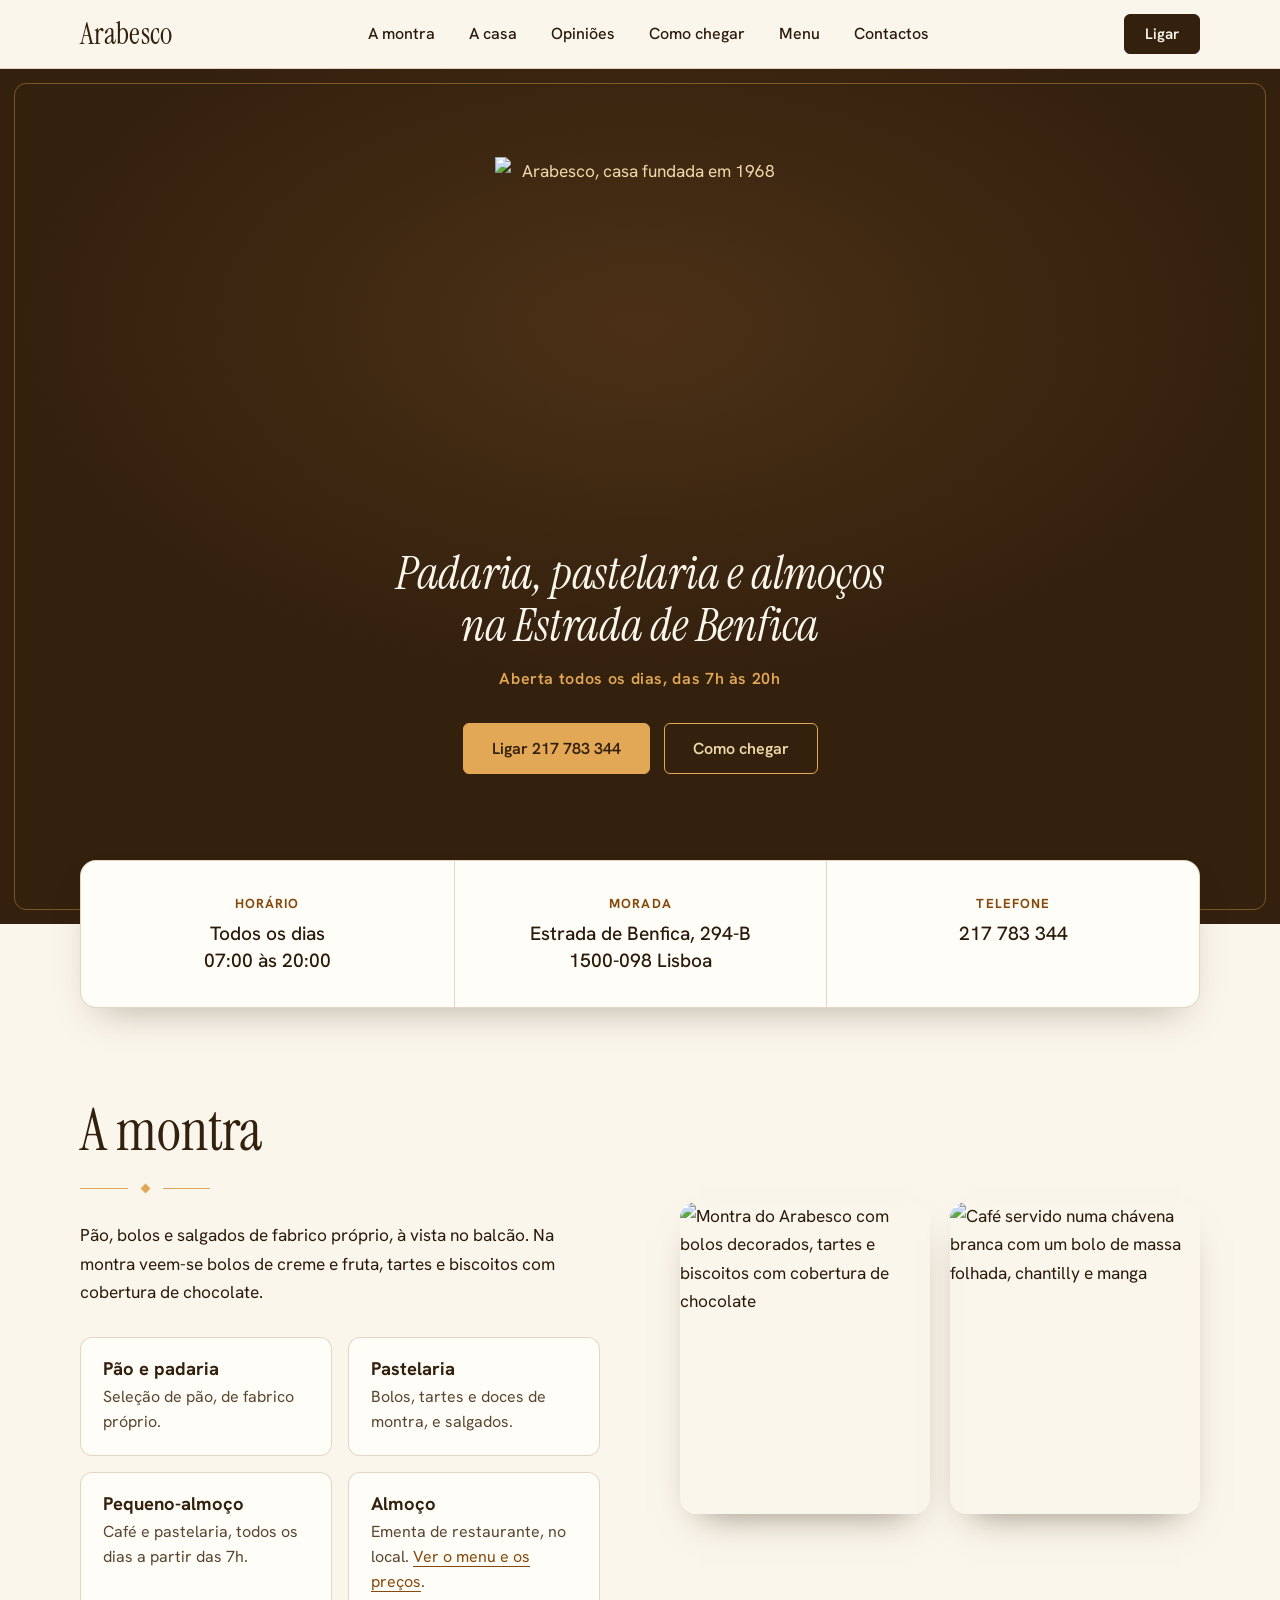
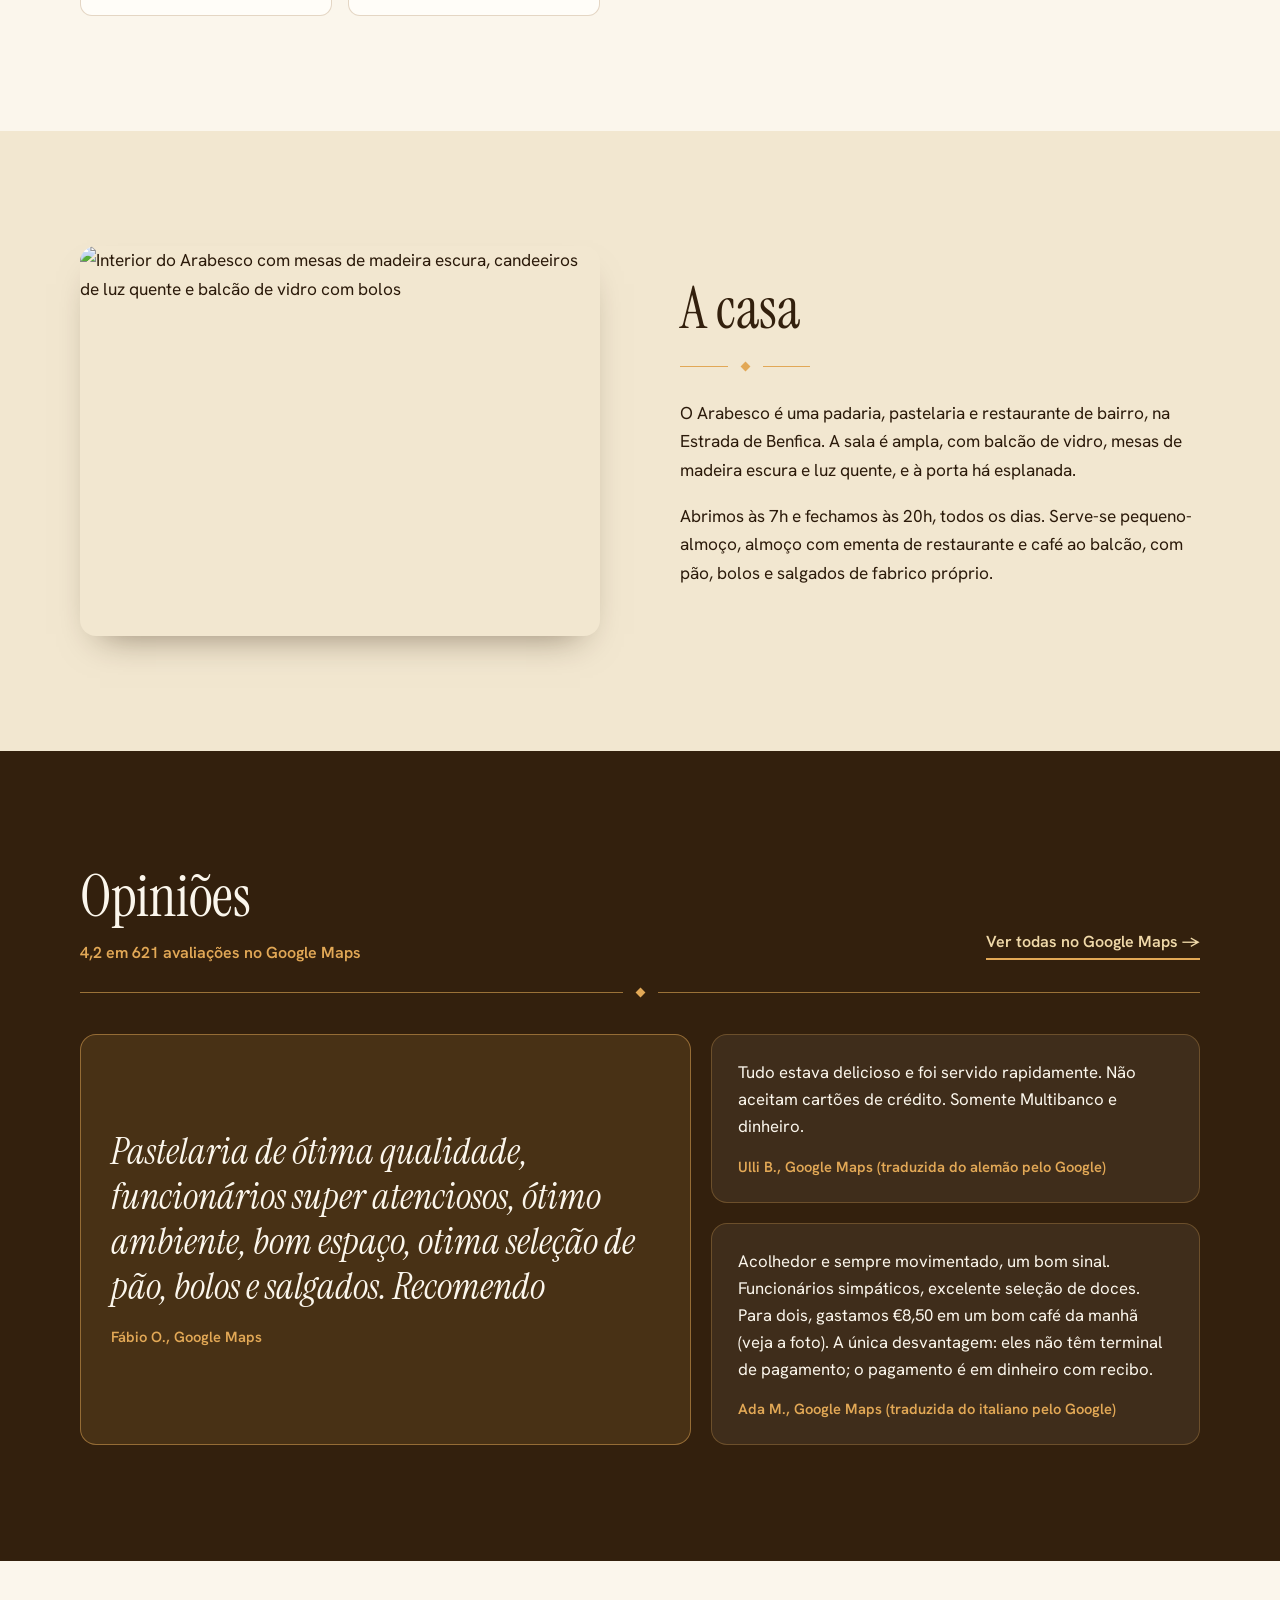
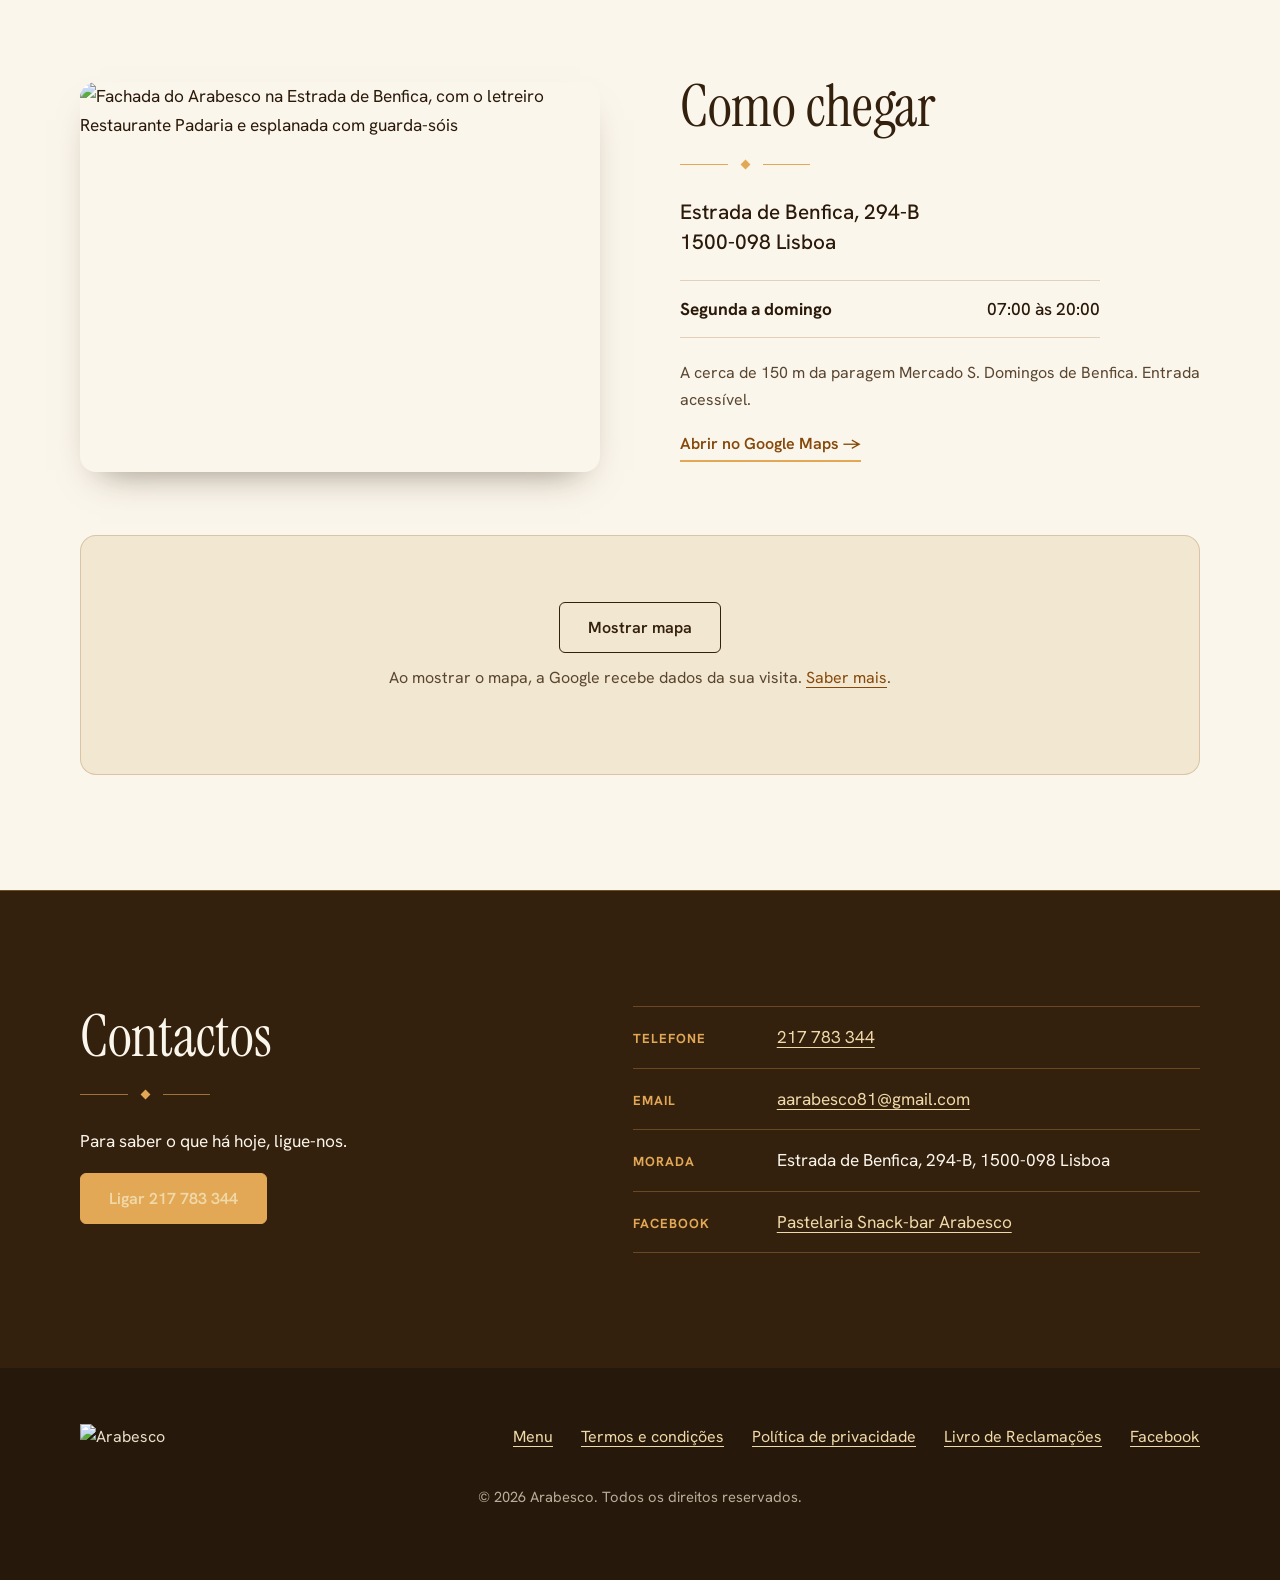
==== index.html @ 0a5697a4 "Add files via upload" ====
<!DOCTYPE html>
<html lang="pt-PT">
<head>
  <meta charset="utf-8">
  <meta name="viewport" content="width=device-width, initial-scale=1">

  <!-- ============================================================
       COMO EDITAR ESTE FICHEIRO
       - Cada secção tem um comentário "EDITAR" a dizer o que se pode mudar.
       - Textos, horário, morada e contactos estão em texto simples, dentro das etiquetas.
       - O que ainda falta confirmar está em PENDENTES.md (na raiz da pasta).
       ============================================================ -->

  <title>Arabesco | Padaria, pastelaria e restaurante em São Domingos de Benfica, Lisboa</title>
  <meta name="description" content="Arabesco, padaria, pastelaria e restaurante na Estrada de Benfica, em Lisboa. Pão, bolos e salgados de fabrico próprio, pequeno-almoço e almoço. Aberto todos os dias, das&nbsp;7h às&nbsp;20h.">
  <meta name="theme-color" content="#33200D">

  <meta property="og:type" content="website">
  <meta property="og:title" content="Arabesco | Padaria, pastelaria e restaurante em São Domingos de Benfica, Lisboa">
  <meta property="og:description" content="Pão, bolos e salgados de fabrico próprio na Estrada de Benfica. Aberto todos os dias, das&nbsp;7h às&nbsp;20h.">
  <meta property="og:locale" content="pt_PT">

  <link rel="icon" href="assets/logo-fundo-claro.svg" type="image/svg+xml">

  <!-- Tipografia (Google Fonts), Instrument Serif (títulos) e Hanken Grotesk (texto).
       Se mudares aqui, muda também --f-titulos e --f-texto no style.css. -->
  <link rel="preconnect" href="https://fonts.googleapis.com">
  <link rel="preconnect" href="https://fonts.gstatic.com" crossorigin>
  <link rel="stylesheet" href="https://fonts.googleapis.com/css2?family=Hanken+Grotesk:wght@400;500;600;700&family=Instrument+Serif:ital@0;1&display=swap">

  <link rel="stylesheet" href="style.css">

  <!-- Dados estruturados (Schema.org). EDITAR: acrescentar "image" e "url" quando o site estiver publicado,
       e "foundingDate" se o cliente confirmar o ano de fundação. -->
  <script type="application/ld+json">
  {
    "@context": "https://schema.org",
    "@type": ["Bakery", "Restaurant"],
    "name": "Arabesco",
    "description": "Padaria, pastelaria e restaurante em São Domingos de Benfica, Lisboa",
    "telephone": "+351217783344",
    "email": "aarabesco81@gmail.com",
    "address": {
      "@type": "PostalAddress",
      "streetAddress": "Estrada de Benfica, 294-B",
      "postalCode": "1500-098",
      "addressLocality": "Lisboa",
      "addressCountry": "PT"
    },
    "geo": { "@type": "GeoCoordinates", "latitude": 38.7444523, "longitude": -9.1786337 },
    "openingHoursSpecification": [
      {
        "@type": "OpeningHoursSpecification",
        "dayOfWeek": ["Monday", "Tuesday", "Wednesday", "Thursday", "Friday", "Saturday", "Sunday"],
        "opens": "07:00",
        "closes": "20:00"
      }
    ],
    "hasMap": "https://www.google.com/maps/place/?q=place_id:ChIJz1XhhiUzGQ0R6vqVoAN8mZs",
    "sameAs": ["https://www.facebook.com/pastelariasnackbararabesco.arabesco"]
  }
  </script>
</head>

<body id="topo">
  <a class="saltar" href="#conteudo">Saltar para o conteúdo</a>

  <!-- ===================== CABEÇALHO ===================== -->
  <header class="cabecalho">
    <div class="container cabecalho__linha">
      <a class="cabecalho__nome" href="#topo" aria-label="Arabesco, início">Arabesco</a>
      <nav class="menu" aria-label="Principal">
        <a href="#montra">A montra</a>
        <a href="#casa">A casa</a>
        <a href="#opinioes">Opiniões</a>
        <a href="#chegar">Como chegar</a>
        <a href="menu.html">Menu</a>
        <a href="#contactos">Contactos</a>
      </nav>
      <a class="btn btn--pequeno" href="tel:+351217783344">Ligar</a>
    </div>
  </header>

  <main id="conteudo">

    <!-- ===================== 1. HERO =====================
         O logótipo é o protagonista. A variante para fundo escuro está em assets/logo-fundo-escuro.svg. -->
    <section class="hero" aria-labelledby="hero-titulo">
      <div class="container">
        <img class="hero__logo" src="assets/logo-fundo-escuro.svg" alt="Arabesco, casa fundada em 1968" width="1190" height="1483">
        <h1 id="hero-titulo">Padaria, pastelaria e almoços na Estrada de Benfica</h1>
        <p class="hero__sub">Aberta todos os dias, das&nbsp;7h às&nbsp;20h</p>
        <div class="hero__acoes">
          <a class="btn btn--ouro" href="tel:+351217783344">Ligar 217 783 344</a>
          <a class="btn btn--contorno-claro" href="#chegar">Como chegar</a>
        </div>
      </div>
    </section>

    <!-- ===================== 2. FAIXA: HORÁRIO, MORADA, TELEFONE =====================
         É o que o visitante procura primeiro. EDITAR: horário, morada e telefone. -->
    <section class="faixa" aria-label="Horário, morada e telefone">
      <div class="container faixa__grelha">
        <div class="faixa__item">
          <p class="rotulo">Horário</p>
          <p class="faixa__valor">Todos os dias<br>07:00 às 20:00</p>
        </div>
        <div class="faixa__item">
          <p class="rotulo">Morada</p>
          <p class="faixa__valor">Estrada de Benfica, 294-B<br>1500-098 Lisboa</p>
        </div>
        <div class="faixa__item">
          <p class="rotulo">Telefone</p>
          <p class="faixa__valor"><a href="tel:+351217783344">217 783 344</a></p>
        </div>
      </div>
    </section>

    <!-- ===================== 3. A MONTRA ===================== -->
    <section class="secao" id="montra" aria-labelledby="montra-titulo">
      <div class="container duas-colunas">
        <div class="texto">
          <h2 id="montra-titulo" class="reveal">A montra</h2>
          <div class="orn orn--curto" aria-hidden="true"><span></span></div>
          <p>Pão, bolos e salgados de fabrico próprio, à vista no balcão. Na montra veem-se bolos de creme e fruta, tartes e biscoitos com cobertura de chocolate.</p>

          <!-- EDITAR: um bloco por tipo de produto. Quando houver preços confirmados pelo cliente,
               acrescentar uma linha <p class="item__preco"> dentro do bloco. -->
          <div class="itens">
            <div class="item">
              <h3>Pão e padaria</h3>
              <p>Seleção de pão, de fabrico próprio.</p>
            </div>
            <div class="item">
              <h3>Pastelaria</h3>
              <p>Bolos, tartes e doces de montra, e salgados.</p>
            </div>
            <div class="item">
              <h3>Pequeno-almoço</h3>
              <p>Café e pastelaria, todos os dias a partir das&nbsp;7h.</p>
            </div>
            <div class="item">
              <h3>Almoço</h3>
              <p>Ementa de restaurante, no local. <a href="menu.html">Ver o menu e os preços</a>.</p>
            </div>
          </div>
        </div>

        <div class="fotos-par">
          <figure class="foto foto--grande">
            <img src="assets/vitrina.jpg" alt="Montra do Arabesco com bolos decorados, tartes e biscoitos com cobertura de chocolate" width="510" height="510">
          </figure>
          <figure class="foto foto--alta">
            <img src="assets/cafe-bolo.jpg" alt="Café servido numa chávena branca com um bolo de massa folhada, chantilly e manga" width="287" height="510">
          </figure>
        </div>
      </div>
    </section>

    <!-- ===================== 4. A CASA ===================== -->
    <section class="secao secao--tom" id="casa" aria-labelledby="casa-titulo">
      <div class="container duas-colunas duas-colunas--inversa">
        <figure class="foto foto--ampla">
          <img src="assets/interior.jpg" alt="Interior do Arabesco com mesas de madeira escura, candeeiros de luz quente e balcão de vidro com bolos" width="680" height="510">
        </figure>
        <div class="texto">
          <h2 id="casa-titulo" class="reveal">A casa</h2>
          <div class="orn orn--curto" aria-hidden="true"><span></span></div>
          <p>O Arabesco é uma padaria, pastelaria e restaurante de bairro, na Estrada de Benfica. A sala é ampla, com balcão de vidro, mesas de madeira escura e luz quente, e à porta há esplanada.</p>
          <p>Abrimos às&nbsp;7h e fechamos às&nbsp;20h, todos os dias. Serve-se pequeno-almoço, almoço com ementa de restaurante e café ao balcão, com pão, bolos e salgados de fabrico próprio.</p>
          <!-- EDITAR: quando o cliente confirmar o ano de fundação (1968, como diz o logótipo) e quem gere a casa,
               acrescentar aqui uma frase com esse facto. -->
        </div>
      </div>
    </section>

    <!-- ===================== 5. OPINIÕES =====================
         Avaliações reais do Google Maps, copiadas tal como estão (consulta de 2026-10-16, com autor identificado).
         EDITAR: não alterar o texto das avaliações. Para acrescentar uma, copiar o texto exato, o primeiro nome e a inicial. -->
    <section class="secao secao--escura" id="opinioes" aria-labelledby="opinioes-titulo">
      <div class="container">
        <div class="opinioes__cabeca">
          <div>
            <h2 id="opinioes-titulo" class="reveal">Opiniões</h2>
            <p class="opinioes__nota">4,2 em 621 avaliações no Google&nbsp;Maps</p>
          </div>
          <p class="opinioes__ligacao"><a class="ligacao-seta" href="https://www.google.com/maps/place/?q=place_id:ChIJz1XhhiUzGQ0R6vqVoAN8mZs" rel="noopener">Ver todas no Google Maps</a></p>
        </div>
        <div class="orn orn--claro" aria-hidden="true"><span></span></div>

        <!-- Uma opinião grande à esquerda e duas à direita, em ecrãs largos. -->
        <div class="citacoes">
          <blockquote class="citacao citacao--grande">
            <p>Pastelaria de ótima qualidade,  funcionários super atenciosos,  ótimo ambiente, bom espaço, otima seleção de pão,  bolos e salgados. Recomendo</p>
            <footer>Fábio O., Google Maps</footer>
          </blockquote>
          <blockquote class="citacao">
            <p>Tudo estava delicioso e foi servido rapidamente. Não aceitam cartões de crédito. Somente Multibanco e dinheiro.</p>
            <footer>Ulli B., Google Maps (traduzida do alemão pelo Google)</footer>
          </blockquote>
          <blockquote class="citacao">
            <p>Acolhedor e sempre movimentado, um bom sinal. Funcionários simpáticos, excelente seleção de doces. Para dois, gastamos €8,50 em um bom café da manhã (veja a foto). A única desvantagem: eles não têm terminal de pagamento; o pagamento é em dinheiro com recibo.</p>
            <footer>Ada M., Google Maps (traduzida do italiano pelo Google)</footer>
          </blockquote>
        </div>
      </div>
    </section>

    <!-- ===================== 6. COMO CHEGAR ===================== -->
    <section class="secao" id="chegar" aria-labelledby="chegar-titulo">
      <div class="container">
        <div class="duas-colunas">
          <figure class="foto foto--ampla">
            <img src="assets/fachada.jpg" alt="Fachada do Arabesco na Estrada de Benfica, com o letreiro Restaurante Padaria e esplanada com guarda-sóis" width="680" height="445">
          </figure>
          <div class="texto">
            <h2 id="chegar-titulo" class="reveal">Como chegar</h2>
            <div class="orn orn--curto" aria-hidden="true"><span></span></div>
            <address>
              Estrada de Benfica, 294-B<br>
              1500-098 Lisboa
            </address>

            <!-- EDITAR: horário. Falta confirmar o horário em feriados e o da cozinha ao almoço. -->
            <dl class="horario">
              <div><dt>Segunda a domingo</dt><dd>07:00 às 20:00</dd></div>
            </dl>

            <p class="nota">A cerca de 150 m da paragem Mercado S. Domingos de Benfica. Entrada acessível.</p>
            <p><a class="ligacao-seta" href="https://www.google.com/maps/place/?q=place_id:ChIJz1XhhiUzGQ0R6vqVoAN8mZs" rel="noopener">Abrir no Google Maps</a></p>
          </div>
        </div>

        <!-- O mapa só carrega depois de clicar (privacidade). Ver script.js.
             EDITAR: se a morada mudar, mudar o texto em data-mapa. -->
        <div class="mapa" id="mapa" data-mapa="https://www.google.com/maps?q=Arabesco,+Estrada+de+Benfica+294-B,+1500-098+Lisboa&amp;output=embed">
          <button class="btn btn--contorno" type="button" id="mapa-botao">Mostrar mapa</button>
          <p class="nota">Ao mostrar o mapa, a Google recebe dados da sua visita. <a href="privacidade.html">Saber mais</a>.</p>
        </div>
      </div>
    </section>

    <!-- ===================== 7. CONTACTOS ===================== -->
    <section class="secao secao--escura secao--contactos" id="contactos" aria-labelledby="contactos-titulo">
      <div class="container contactos">
        <div>
          <h2 id="contactos-titulo" class="reveal">Contactos</h2>
          <div class="orn orn--curto orn--claro" aria-hidden="true"><span></span></div>
          <p>Para saber o que há hoje, ligue-nos.</p>
          <p><a class="btn btn--ouro" href="tel:+351217783344">Ligar 217 783 344</a></p>
        </div>
        <ul class="contactos__lista">
          <li><span class="rotulo">Telefone</span> <a href="tel:+351217783344">217 783 344</a></li>
          <li><span class="rotulo">Email</span> <a href="mailto:aarabesco81@gmail.com">aarabesco81@gmail.com</a></li>
          <li><span class="rotulo">Morada</span> Estrada de Benfica, 294-B, 1500-098 Lisboa</li>
          <li><span class="rotulo">Facebook</span> <a href="https://www.facebook.com/pastelariasnackbararabesco.arabesco" rel="noopener">Pastelaria Snack-bar Arabesco</a></li>
        </ul>
      </div>
    </section>
  </main>

  <!-- ===================== RODAPÉ ===================== -->
  <footer class="rodape">
    <div class="container rodape__grelha">
      <div>
        <img class="rodape__logo" src="assets/logo-fundo-escuro.svg" alt="Arabesco" width="1190" height="1483">
      </div>
      <ul class="rodape__links">
        <li><a href="menu.html">Menu</a></li>
        <li><a href="termos.html">Termos e condições</a></li>
        <li><a href="privacidade.html">Política de privacidade</a></li>
        <!-- Confirmar com o cliente se a atividade está obrigada ao Livro de Reclamações Eletrónico. -->
        <li><a href="https://www.livroreclamacoes.pt" rel="noopener">Livro de Reclamações</a></li>
        <li><a href="https://www.facebook.com/pastelariasnackbararabesco.arabesco" rel="noopener">Facebook</a></li>
      </ul>
    </div>
    <!-- EDITAR: acrescentar a designação legal e o NIF quando o cliente os fornecer (ver PENDENTES.md). -->
    <p class="container rodape__copy">© 2026 Arabesco. Todos os direitos reservados.</p>
  </footer>

  <!-- Botão flutuante, sempre visível. Liga por telefone porque não há WhatsApp conhecido.
       EDITAR: se houver telemóvel com WhatsApp, trocar o href por https://wa.me/351XXXXXXXXX e o texto por "WhatsApp". -->
  <a class="ligar-flutuante" href="tel:+351217783344" aria-label="Ligar para o Arabesco">
    <svg viewBox="0 0 24 24" width="20" height="20" aria-hidden="true" focusable="false">
      <path d="M5 4h3.5l1.7 4.2-2.1 1.3a11 11 0 0 0 5.4 5.4l1.3-2.1L19 14.5V18a2 2 0 0 1-2 2A13 13 0 0 1 3 6a2 2 0 0 1 2-2Z" fill="none" stroke="currentColor" stroke-width="1.8" stroke-linejoin="round"/>
    </svg>
    <span>Ligar</span>
  </a>

  <script src="script.js" defer></script>
</body>
</html>
---- style.css ----
/* ==========================================================================
   STYLE.CSS (Arabesco, versão moderna)
   Como editar:
   1. Cores e fontes: só mexer nas variáveis da secção "TOKENS" (topo do ficheiro).
   2. Tudo o resto usa essas variáveis, por isso o site muda de aspeto todo de uma vez.
   3. Mobile primeiro: os estilos base são para telemóvel; os @media (min-width) acrescentam
      o que muda em ecrãs maiores.
   Letras nítidas: Instrument Serif só em tamanhos grandes (títulos), Hanken Grotesk no resto.
   ========================================================================== */

/* ---------- TOKENS (EDITAR) ---------- */
:root {
  /* Paleta tirada do logótipo e das fotos do próprio espaço */
  --ouro: #E2A856;            /* dourado do logótipo */
  --ouro-claro: #F0D9A9;      /* dourado claro: texto sobre fundo escuro */
  --bronze: #A56415;          /* bronze do logótipo (decorativo) */
  --bronze-texto: #86490B;    /* bronze escuro para texto sobre creme (contraste acima de 5:1) */
  --castanho: #33200D;        /* castanho-escuro da madeira do interior */
  --castanho-2: #26180A;      /* rodapé */
  --creme: #FBF6EC;           /* fundo da página */
  --creme-2: #F2E7D0;         /* fundo das secções alternadas */
  --branco: #FFFDF8;          /* cartões */
  --tinta: #2B1A0A;           /* texto corrente */
  --tinta-suave: #5A4630;     /* texto secundário */
  --linha: rgba(134, 73, 11, 0.22);

  /* Têm de coincidir com o <link> do Google Fonts no index.html. */
  --f-titulos: "Instrument Serif", Georgia, "Times New Roman", serif;
  --f-texto: "Hanken Grotesk", "Helvetica Neue", Arial, sans-serif;

  --raio: 6px;                /* botões (nunca em pílula) */
  --raio-cartao: 16px;        /* fotos e cartões */
  --largura: 1120px;
  --espaco: clamp(64px, 9vw, 120px);
}

/* ---------- BASE ---------- */
*, *::before, *::after { box-sizing: border-box; }
html { scroll-behavior: smooth; scroll-padding-top: 76px; -webkit-text-size-adjust: 100%; }
body {
  margin: 0;
  font-family: var(--f-texto);
  font-size: 1.08rem;
  line-height: 1.65;
  color: var(--tinta);
  background: var(--creme);
  font-variant-numeric: lining-nums;
  overflow-wrap: break-word;
  -webkit-font-smoothing: antialiased;   /* letras mais nítidas em Mac e iPhone */
  -moz-osx-font-smoothing: grayscale;
  text-rendering: optimizeLegibility;
}
img, svg { max-width: 100%; height: auto; }
p { margin: 0 0 1em; }
a { color: var(--bronze-texto); text-underline-offset: 4px; }
a:hover { text-decoration-thickness: 2px; }
:focus-visible { outline: 3px solid var(--bronze); outline-offset: 3px; }

h1, h2, h3 { text-wrap: balance; font-family: var(--f-titulos); font-weight: 400; color: var(--castanho); margin: 0 0 .4em; line-height: 1.08; letter-spacing: -.005em; }
h2 { font-size: clamp(2.3rem, 5.4vw, 3.6rem); }
h3 { font-family: var(--f-texto); font-weight: 700; font-size: 1.15rem; letter-spacing: 0; line-height: 1.3; }

.container { width: min(100% - 40px, var(--largura)); margin-inline: auto; }

.saltar { position: absolute; left: -9999px; }
.saltar:focus { left: 12px; top: 12px; z-index: 100; background: #fff; padding: 8px 12px; }

.rotulo {
  font-family: var(--f-texto); font-size: .82rem; font-weight: 700;
  letter-spacing: .08em; text-transform: uppercase; color: var(--bronze-texto); margin: 0 0 .5em;
}

/* ---------- ORNAMENTO (losango, como no logótipo) ---------- */
.orn { display: flex; align-items: center; gap: 14px; margin: 0 0 1.8rem; }
.orn::before, .orn::after { content: ""; height: 1px; background: var(--ouro); flex: 1; }
.orn span { width: 7px; height: 7px; background: var(--ouro); transform: rotate(45deg); flex: none; }
.orn--curto { width: 130px; }

/* ---------- BOTÕES (retangulares, cantos curtos) ---------- */
.btn {
  display: inline-block;
  padding: 15px 28px;
  font-family: var(--f-texto); font-weight: 600; font-size: 1rem; line-height: 1.2;
  text-decoration: none; text-align: center;
  background: var(--castanho); color: var(--creme);
  border: 1.5px solid var(--castanho); border-radius: var(--raio);
  cursor: pointer;
  transition: background-color .2s ease, color .2s ease, transform .2s ease;
}
.btn:hover { background: var(--tinta); transform: translateY(-2px); }
.btn--pequeno { padding: 10px 20px; font-size: .95rem; }
.btn--ouro { background: var(--ouro); color: var(--castanho); border-color: var(--ouro); }
.btn--ouro:hover { background: var(--ouro-claro); border-color: var(--ouro-claro); }
.btn--contorno { background: transparent; color: var(--castanho); border-color: var(--castanho); }
.btn--contorno:hover { background: var(--castanho); color: var(--creme); }
.btn--contorno-claro { background: transparent; color: var(--ouro-claro); border-color: var(--ouro); }
.btn--contorno-claro:hover { background: rgba(226, 168, 86, .16); }

.ligacao-seta { display: inline-block; font-family: var(--f-texto); font-size: 1rem; font-weight: 600; text-decoration: none; border-bottom: 2px solid var(--ouro); padding-bottom: 2px; }
.ligacao-seta::after { content: " \2192"; }
.ligacao-seta:hover { border-bottom-color: var(--bronze); }

/* ---------- CABEÇALHO ---------- */
.cabecalho { position: sticky; top: 0; z-index: 50; background: rgba(251, 246, 236, .95); backdrop-filter: blur(8px); -webkit-backdrop-filter: blur(8px); border-bottom: 1px solid var(--linha); }
.cabecalho__linha { display: flex; align-items: center; justify-content: space-between; gap: 16px; min-height: 68px; }
.cabecalho__nome { font-family: var(--f-titulos); font-weight: 400; font-size: 1.9rem; line-height: 1; letter-spacing: .01em; text-decoration: none; color: var(--castanho); }
.menu { display: none; }
@media (min-width: 900px) {
  .menu { display: flex; gap: 34px; }
  .menu a { white-space: nowrap; font-size: 1rem; font-weight: 500; text-decoration: none; color: var(--tinta); }
  .menu a:hover { color: var(--bronze-texto); text-decoration: underline; text-decoration-color: var(--ouro); text-decoration-thickness: 2px; text-underline-offset: 8px; }
}

/* ---------- HERO ---------- */
.hero {
  position: relative;
  background: radial-gradient(ellipse 70% 60% at 50% 30%, #4B3016 0%, var(--castanho) 70%);
  color: var(--ouro-claro);
  text-align: center;
  padding: clamp(48px, 7vw, 88px) 0 clamp(96px, 12vw, 150px);
}
/* moldura fina dourada com cantos suaves */
.hero::before { content: ""; position: absolute; inset: 14px; border: 1px solid rgba(226, 168, 86, .4); border-radius: 12px; pointer-events: none; }
.hero__logo { display: block; margin: 0 auto; width: min(58vw, 290px); height: auto; }
.hero h1 { font-family: var(--f-titulos); font-style: italic; font-weight: 400; font-size: clamp(2rem, 4.4vw, 2.9rem); line-height: 1.12; color: var(--creme); max-width: 28ch; margin: 30px auto 14px; }
.hero__sub { font-family: var(--f-texto); font-size: 1rem; font-weight: 600; letter-spacing: .04em; color: var(--ouro); margin: 0; }
.hero__acoes { display: flex; flex-wrap: wrap; justify-content: center; gap: 14px; margin-top: 30px; }

/* ---------- FAIXA: HORÁRIO, MORADA, TELEFONE (cartão que sobe sobre o hero) ---------- */
.faixa { position: relative; z-index: 2; margin-top: -64px; }
.faixa__grelha { display: grid; background: var(--branco); border: 1px solid var(--linha); border-radius: var(--raio-cartao); box-shadow: 0 18px 40px -18px rgba(51, 32, 13, .35); overflow: hidden; }
.faixa__item { text-align: center; padding: 24px 16px; border-top: 1px solid var(--linha); }
.faixa__item:first-child { border-top: 0; }
.faixa__valor { font-size: 1.2rem; font-weight: 500; line-height: 1.4; margin: 0; }
.faixa__valor a { color: var(--tinta); text-decoration: none; }
.faixa__valor a:hover { color: var(--bronze-texto); text-decoration: underline; }
@media (min-width: 760px) {
  .faixa__grelha { grid-template-columns: repeat(3, 1fr); }
  .faixa__item { border-top: 0; border-left: 1px solid var(--linha); padding: 32px 16px; }
  .faixa__item:first-child { border-left: 0; }
}

/* ---------- SECÇÕES ---------- */
.secao { padding-block: var(--espaco); }
.faixa + .secao { padding-top: calc(var(--espaco) * .8); }
.secao--tom { background: var(--creme-2); }
.secao--escura { background: var(--castanho); color: var(--creme); }
.secao--escura h2 { color: var(--creme); }
.secao--escura a { color: var(--ouro-claro); }
.secao--escura .rotulo { color: var(--ouro); }
.orn--claro::before, .orn--claro::after { background: rgba(226, 168, 86, .6); }

.duas-colunas { display: grid; gap: 40px; align-items: center; }
.texto p { max-width: 34em; }
@media (min-width: 900px) {
  .duas-colunas { grid-template-columns: 1fr 1fr; gap: 80px; }
  .duas-colunas--inversa .foto { order: -1; }
}

/* ---------- FOTOS (cantos suaves e sombra leve) ---------- */
.foto { position: relative; margin: 0; }
.foto img { display: block; width: 100%; height: 100%; object-fit: cover; border-radius: var(--raio-cartao); box-shadow: 0 18px 36px -20px rgba(51, 32, 13, .55); }
.foto--ampla img { aspect-ratio: 4 / 3; }
/* Par de fotos da montra: duas colunas iguais, mesma altura. */
.fotos-par { display: grid; grid-template-columns: 1fr 1fr; gap: 20px; }
.fotos-par .foto img { aspect-ratio: 4 / 5; }
.fotos-par .foto--grande img { object-position: 50% 60%; }

/* ---------- A MONTRA: itens em cartões ---------- */
.itens { display: grid; gap: 14px; margin-top: 30px; }
.item { padding: 20px 22px; background: var(--branco); border: 1px solid var(--linha); border-radius: 12px; }
.item h3 { margin-bottom: .2em; }
.item p { margin: 0; color: var(--tinta-suave); font-size: 1rem; line-height: 1.55; }
@media (min-width: 560px) { .itens { grid-template-columns: 1fr 1fr; gap: 16px; } }

/* ---------- COMO CHEGAR ---------- */
address { font-style: normal; font-size: 1.3rem; font-weight: 500; line-height: 1.45; margin-bottom: 1.4rem; }
.horario { margin: 0 0 1.4rem; max-width: 420px; }
.horario div { display: flex; justify-content: space-between; gap: 16px; padding: 14px 0; border-top: 1px solid var(--linha); border-bottom: 1px solid var(--linha); }
.horario dt { font-weight: 700; align-self: center; }
.horario dd { margin: 0; font-weight: 500; }
.nota { font-size: 1rem; color: var(--tinta-suave); }
.mapa { margin-top: 56px; min-height: 240px; display: grid; place-content: center; justify-items: center; gap: 12px; text-align: center; padding: 24px; background: var(--creme-2); border: 1px solid var(--linha); border-radius: var(--raio-cartao); }
.mapa iframe { width: 100%; height: 100%; min-height: 380px; border: 0; border-radius: var(--raio-cartao); }
.mapa--ativo { padding: 0; display: block; overflow: hidden; }

/* ---------- OPINIÕES ---------- */
.opinioes__cabeca { display: flex; flex-wrap: wrap; align-items: flex-end; justify-content: space-between; gap: 12px 32px; }
.opinioes__cabeca h2 { margin-bottom: .2em; }
.opinioes__nota { font-size: 1rem; font-weight: 600; color: var(--ouro); margin: 0; }
.opinioes__ligacao { margin: 0 0 .4em; }
.secao--escura .ligacao-seta { color: var(--ouro-claro); }
.opinioes__cabeca + .orn { margin-top: 1.4rem; margin-bottom: 2.4rem; }
.citacoes { display: grid; gap: 16px; }
.citacao { margin: 0; }
.citacao p { line-height: 1.6; color: var(--creme); }
.citacao footer { font-size: .92rem; font-weight: 600; line-height: 1.5; color: var(--ouro); margin-top: 1rem; }
.citacoes .citacao { padding: 24px 26px; background: rgba(255, 253, 248, .06); border: 1px solid rgba(226, 168, 86, .28); border-radius: var(--raio-cartao); }
.citacoes .citacao p { font-size: 1.05rem; margin: 0; }
.citacoes .citacao--grande { padding: 30px 30px 32px; background: rgba(226, 168, 86, .12); border-color: rgba(226, 168, 86, .5); }
.citacoes .citacao--grande p { font-family: var(--f-titulos); font-style: italic; font-size: clamp(1.7rem, 3.4vw, 2.3rem); line-height: 1.22; }
@media (min-width: 900px) {
  .citacoes { grid-template-columns: 1.25fr 1fr; gap: 20px; align-items: stretch; }
  .citacoes .citacao--grande { grid-row: 1 / span 2; display: flex; flex-direction: column; justify-content: center; }
}

/* ---------- CONTACTOS ---------- */
.secao--contactos { border-top: 1px solid rgba(226, 168, 86, .35); }
.contactos { display: grid; gap: 40px; }
.contactos__lista { list-style: none; margin: 0; padding: 0; }
.contactos__lista li { padding: 16px 0; border-bottom: 1px solid rgba(226, 168, 86, .3); display: grid; gap: 4px; }
.contactos__lista li:first-child { border-top: 1px solid rgba(226, 168, 86, .3); }
.contactos .rotulo { margin: 0; }
@media (min-width: 900px) {
  .contactos { grid-template-columns: 1fr 1.2fr; gap: 80px; align-items: start; }
  .contactos__lista li { grid-template-columns: 140px 1fr; align-items: baseline; }
}

/* ---------- RODAPÉ ---------- */
.rodape { background: var(--castanho-2); color: #E9DFCB; padding: 56px 0 96px; font-size: 1rem; }
.rodape a { color: var(--ouro-claro); }
.rodape__grelha { display: grid; gap: 32px; align-items: center; justify-items: center; text-align: center; }
.rodape__logo { width: 110px; height: auto; }
.rodape ul { list-style: none; margin: 0; padding: 0; display: flex; flex-wrap: wrap; justify-content: center; gap: 10px 28px; }
.rodape__copy { margin-top: 34px; text-align: center; opacity: .75; font-size: .92rem; }
@media (min-width: 760px) { .rodape { padding-bottom: 56px; } }
@media (min-width: 900px) {
  .rodape__grelha { grid-template-columns: auto 1fr; justify-items: start; text-align: left; gap: 64px; }
  .rodape ul { justify-content: flex-end; justify-self: end; }
}

/* ---------- BOTÃO FLUTUANTE (LIGAR) ----------
   Em telemóvel é uma barra no fundo do ecrã (o rodapé tem espaço para ela, por isso nunca tapa texto).
   Em ecrãs largos esconde-se: o botão "Ligar" do cabeçalho fica sempre visível. */
.ligar-flutuante {
  position: fixed; left: 0; right: 0; bottom: 0; z-index: 60;
  display: flex; align-items: center; justify-content: center; gap: 10px;
  padding: 15px 18px;
  background: var(--ouro); color: var(--castanho);
  font-family: var(--f-texto); font-weight: 700; font-size: 1rem; text-decoration: none;
  box-shadow: 0 -6px 18px rgba(0, 0, 0, .18);
}
.ligar-flutuante:hover { background: var(--ouro-claro); }
@media (min-width: 760px) { .ligar-flutuante { display: none; } }

/* ---------- ANIMAÇÃO DE ENTRADA (única, subtil) ----------
   Só os títulos das secções têm a classe .reveal. Para remover o efeito por completo,
   apagar este bloco e o código de IntersectionObserver no script.js. */
.js .reveal { opacity: 0; transform: translateY(12px); transition: opacity .6s ease, transform .6s ease; }
.js .reveal.visivel { opacity: 1; transform: none; }
@media (prefers-reduced-motion: reduce) {
  html { scroll-behavior: auto; }
  .btn { transition: none; }
  .js .reveal { opacity: 1; transform: none; transition: none; }
}

/* ---------- PÁGINAS LEGAIS (termos.html e privacidade.html) ---------- */
.legal { padding-block: 56px 100px; }
.legal .conteudo { max-width: 700px; }
.legal h1 { font-size: clamp(2.2rem, 5vw, 3rem); }
.legal h2 { font-size: 1.7rem; margin-top: 2.2rem; }
.legal ul { padding-left: 1.2rem; }
.legal .aviso { background: var(--creme-2); border-left: 3px solid var(--ouro); padding: 12px 16px; font-size: 1rem; border-radius: 4px; }

/* ---------- PÁGINA DO MENU (menu.html) ---------- */
.menu__pagina { padding-top: clamp(40px, 6vw, 72px); }
.menu__cabeca { max-width: 40rem; margin-bottom: 2.4rem; }
.menu__cabeca h1 { font-size: clamp(3rem, 8vw, 5rem); margin-bottom: .2em; }
.menu__data { margin: 0 0 .4em; color: var(--tinta-suave); }
.menu__legenda { margin: 0; font-weight: 600; color: var(--bronze-texto); }
.menu__grelha { display: grid; gap: 40px; }
.menu__bloco h2 { font-size: clamp(2rem, 4vw, 2.6rem); padding-bottom: .25em; border-bottom: 2px solid var(--ouro); margin-bottom: .2em; }
.pratos { list-style: none; margin: 0; padding: 0; }
.prato { display: grid; gap: 6px 24px; padding: 16px 0; border-bottom: 1px solid var(--linha); }
.prato__nome { margin: 0; font-weight: 600; font-size: 1.1rem; line-height: 1.35; }
.prato__precos { margin: 0; display: flex; flex-wrap: wrap; gap: 6px 22px; }
.preco { white-space: nowrap; }
.preco i { font-style: normal; font-size: .9rem; color: var(--tinta-suave); margin-right: 4px; }
.preco b { font-weight: 700; color: var(--bronze-texto); }
.menu__rodape { display: flex; flex-wrap: wrap; align-items: center; gap: 20px 28px; margin: 3rem 0 0; }
.menu a[aria-current="page"] { color: var(--bronze-texto); text-decoration: underline; text-decoration-color: var(--ouro); text-decoration-thickness: 2px; text-underline-offset: 8px; }
@media (min-width: 760px) {
  .prato { grid-template-columns: 1fr auto; align-items: baseline; }
  .prato__precos { justify-content: flex-end; }
}
@media (min-width: 1040px) {
  /* Sopa e peixe à esquerda, carnes à direita: duas colunas equilibradas */
  .menu__grelha { grid-template-columns: 1fr 1fr; grid-template-rows: auto 1fr; gap: 40px 72px; align-items: start; }
  .menu__grelha .menu__bloco:nth-child(3) { grid-column: 2; grid-row: 1 / span 2; }
}
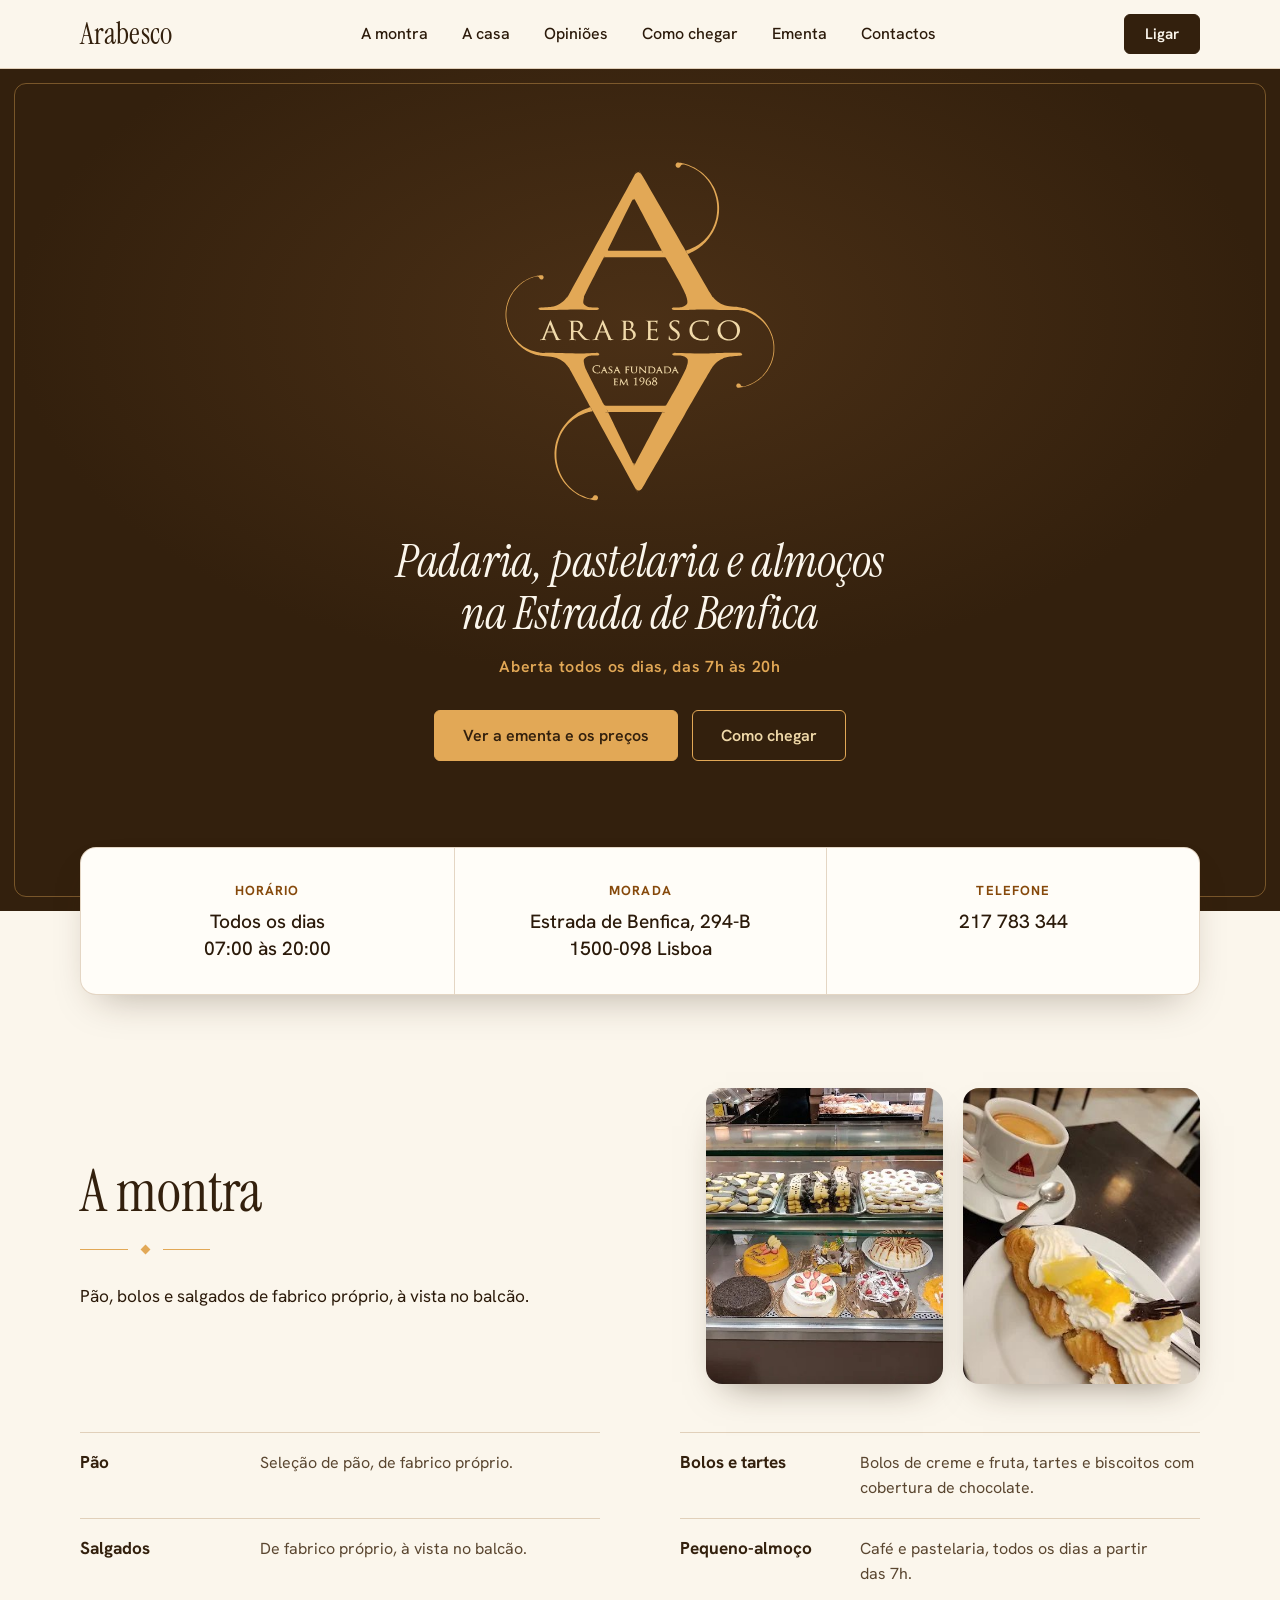
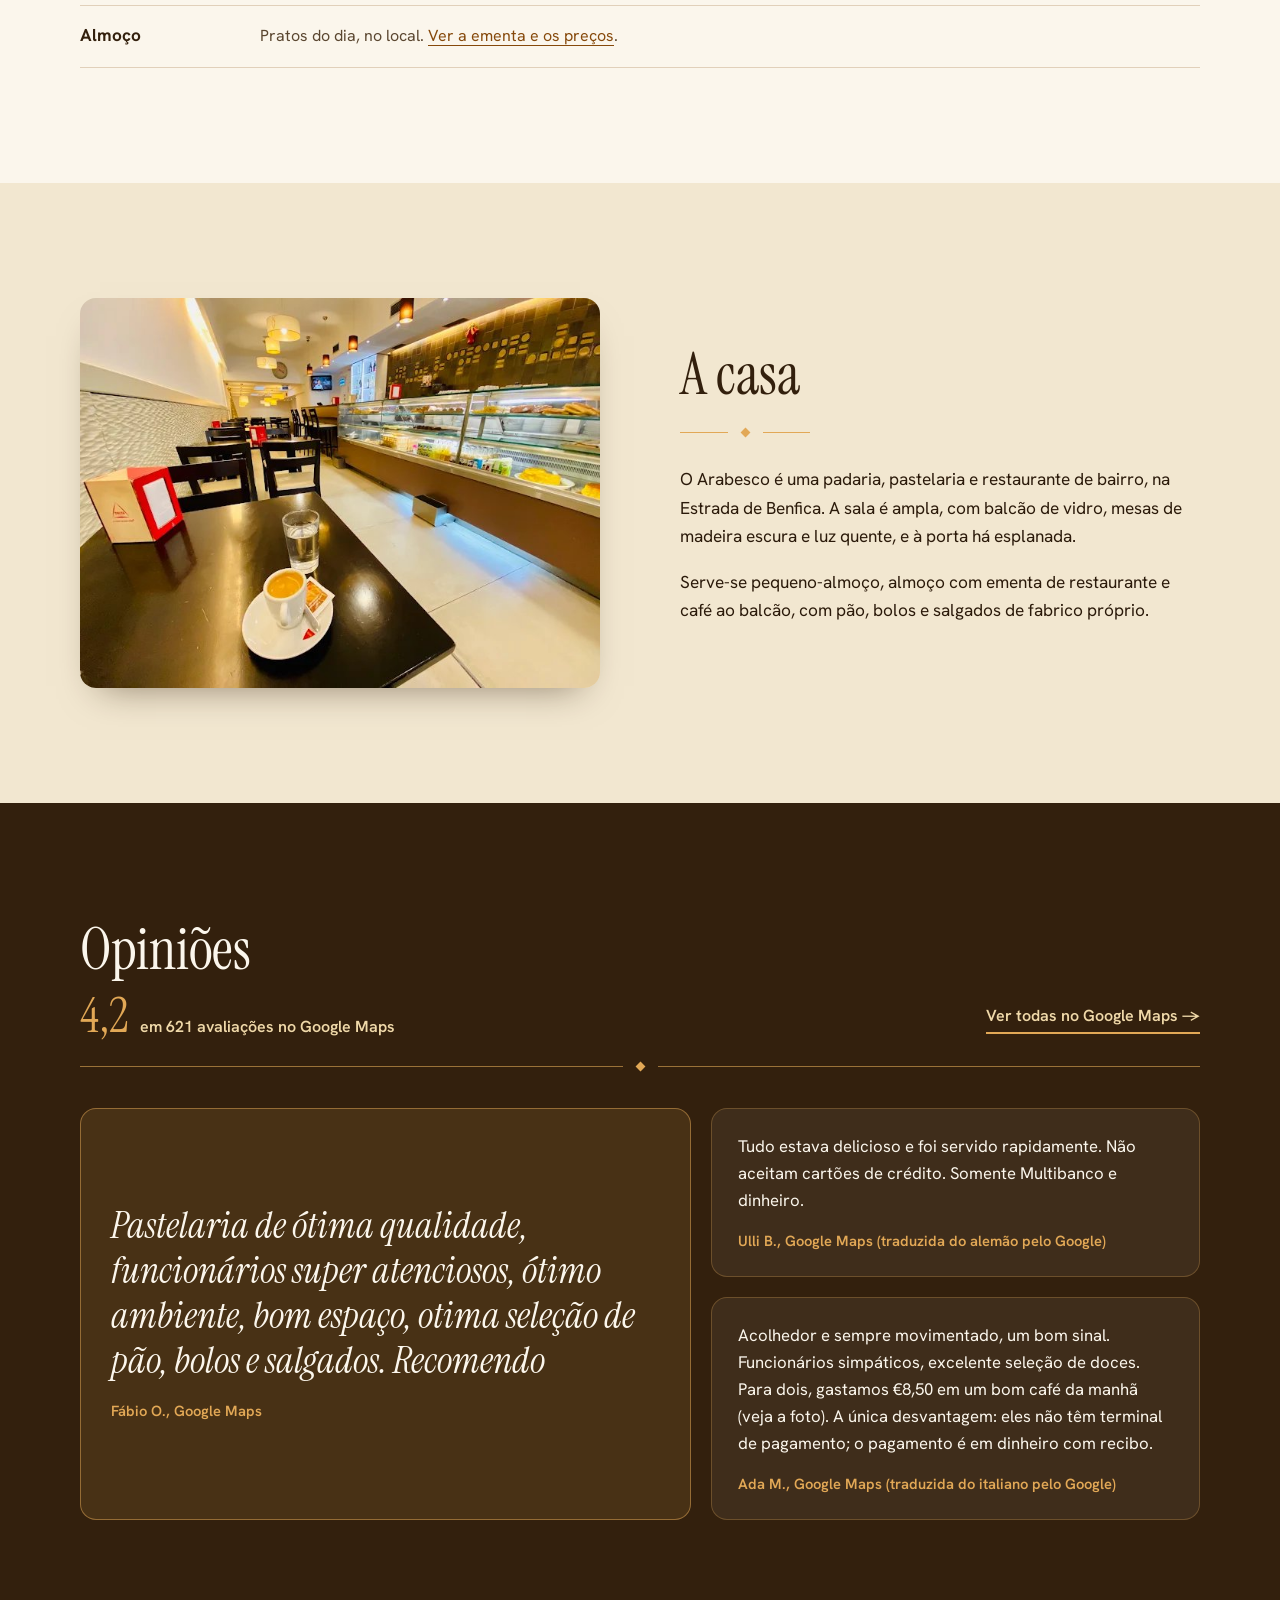
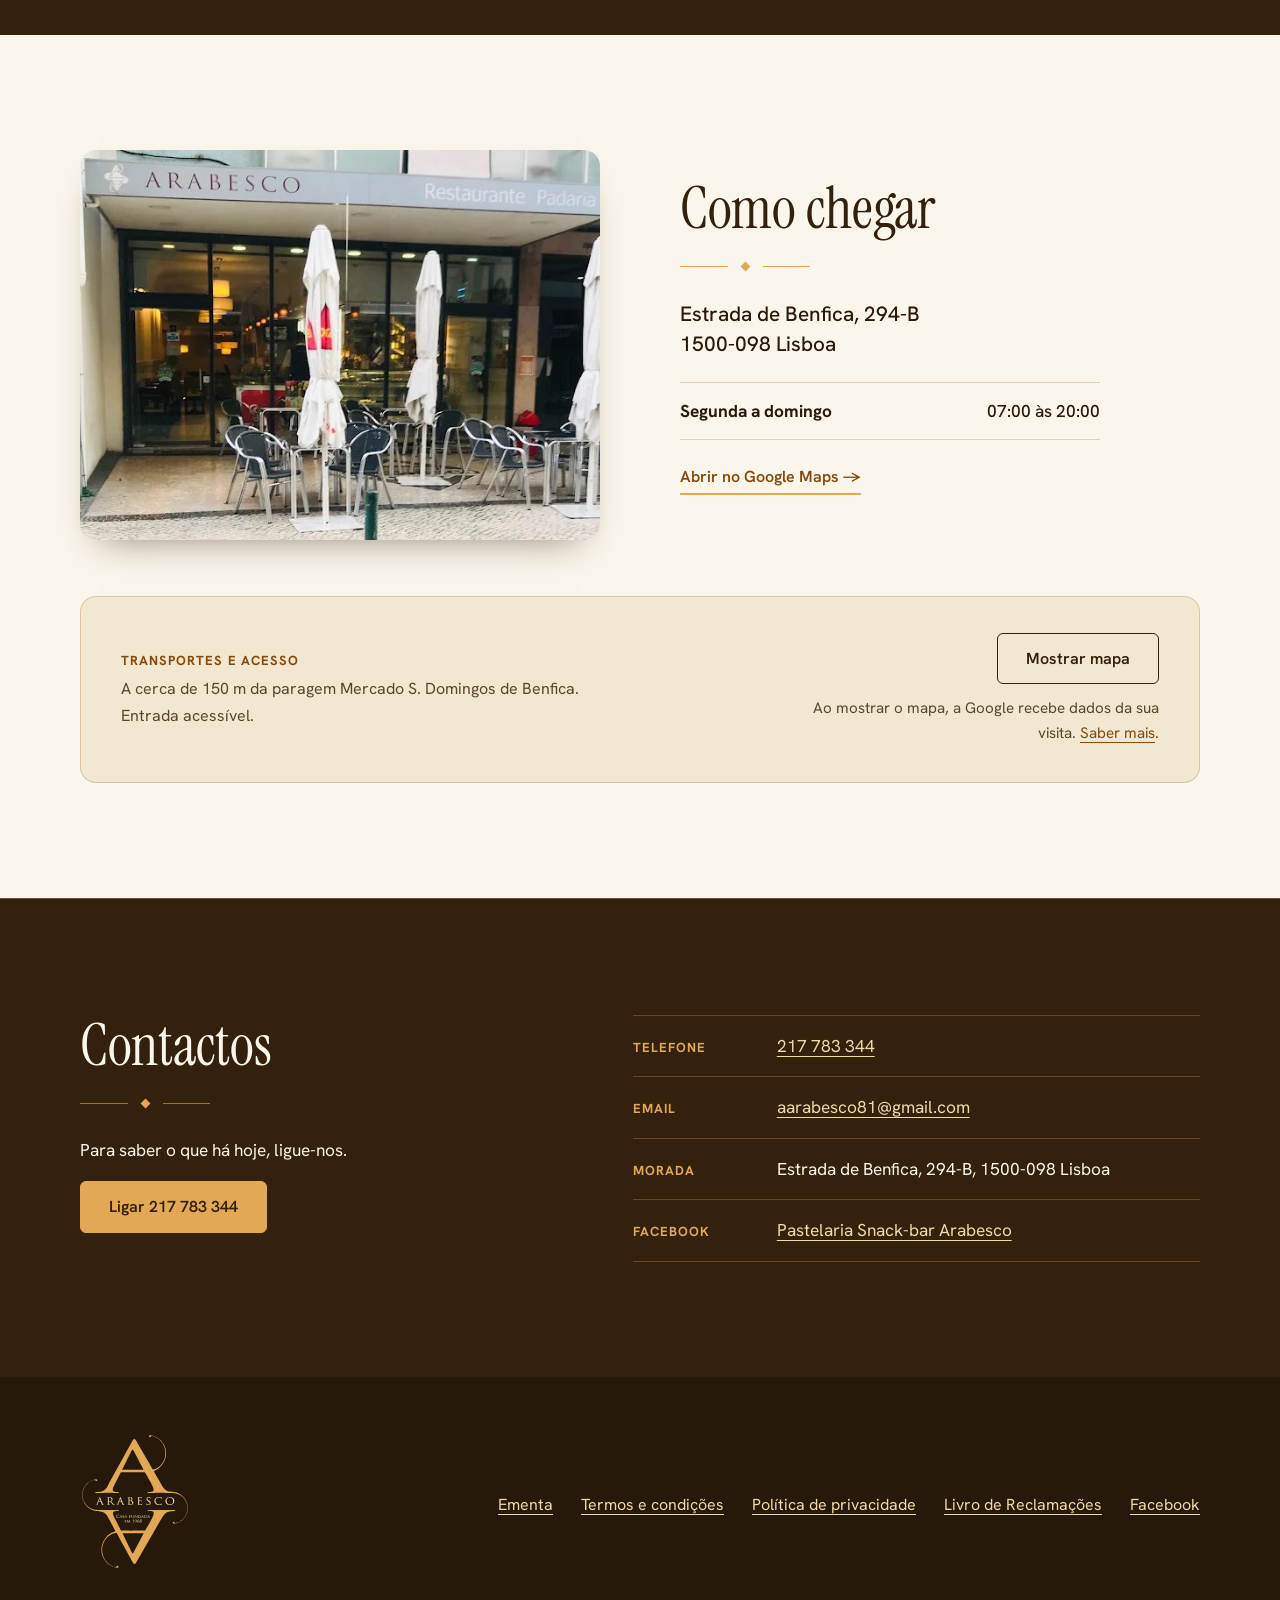
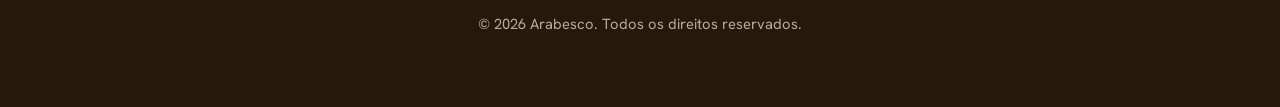
==== commit a3dcad75: "Site Arabesco v3: navegação móvel, ementa em grelha com ficheiro de dados, painel do mapa e correçõe" ====
--- a/index.html
+++ b/index.html
@@ -8,7 +8,10 @@
        COMO EDITAR ESTE FICHEIRO
        - Cada secção tem um comentário "EDITAR" a dizer o que se pode mudar.
        - Textos, horário, morada e contactos estão em texto simples, dentro das etiquetas.
+       - A ementa e os preços NÃO estão aqui: estão em ementa-dados.js.
        - O que ainda falta confirmar está em PENDENTES.md (na raiz da pasta).
+       - Se o horário mudar, mudar em: a faixa por baixo do hero, "Como chegar", o JSON-LD aqui em baixo
+         e as duas descrições (meta description e og:description).
        ============================================================ -->
 
   <title>Arabesco | Padaria, pastelaria e restaurante em São Domingos de Benfica, Lisboa</title>
@@ -21,6 +24,7 @@
   <meta property="og:locale" content="pt_PT">
 
   <link rel="icon" href="assets/logo-fundo-claro.svg" type="image/svg+xml">
+  <link rel="preload" href="assets/logo-fundo-escuro.svg" as="image" type="image/svg+xml">
 
   <!-- Tipografia (Google Fonts), Instrument Serif (títulos) e Hanken Grotesk (texto).
        Se mudares aqui, muda também --f-titulos e --f-texto no style.css. -->
@@ -30,14 +34,15 @@
 
   <link rel="stylesheet" href="style.css">
 
-  <!-- Dados estruturados (Schema.org). EDITAR: acrescentar "image" e "url" quando o site estiver publicado,
-       e "foundingDate" se o cliente confirmar o ano de fundação. -->
+  <!-- Dados estruturados (Schema.org). EDITAR: acrescentar "image" e "url" quando o site estiver publicado
+       (têm de ser endereços completos, com https://), e "foundingDate" se o cliente confirmar o ano de fundação. -->
   <script type="application/ld+json">
   {
     "@context": "https://schema.org",
     "@type": ["Bakery", "Restaurant"],
     "name": "Arabesco",
     "description": "Padaria, pastelaria e restaurante em São Domingos de Benfica, Lisboa",
+    "servesCuisine": "Portuguesa",
     "telephone": "+351217783344",
     "email": "aarabesco81@gmail.com",
     "address": {
@@ -65,33 +70,41 @@
 <body id="topo">
   <a class="saltar" href="#conteudo">Saltar para o conteúdo</a>
 
-  <!-- ===================== CABEÇALHO ===================== -->
+  <!-- ===================== CABEÇALHO =====================
+       Em telemóvel mostra o nome e o botão de navegação (o "Ligar" está na barra fixa no fundo do ecrã).
+       Em computador mostra a navegação e o botão "Ligar". -->
   <header class="cabecalho">
     <div class="container cabecalho__linha">
       <a class="cabecalho__nome" href="#topo" aria-label="Arabesco, início">Arabesco</a>
-      <nav class="menu" aria-label="Principal">
+      <nav class="nav" id="nav" aria-label="Principal">
         <a href="#montra">A montra</a>
         <a href="#casa">A casa</a>
         <a href="#opinioes">Opiniões</a>
         <a href="#chegar">Como chegar</a>
-        <a href="menu.html">Menu</a>
+        <a href="menu.html">Ementa</a>
         <a href="#contactos">Contactos</a>
       </nav>
-      <a class="btn btn--pequeno" href="tel:+351217783344">Ligar</a>
+      <div class="cabecalho__acoes">
+        <a class="btn btn--pequeno cabecalho__ligar" href="tel:+351217783344">Ligar</a>
+        <button class="nav-botao" type="button" aria-expanded="false" aria-controls="nav" aria-label="Abrir navegação">
+          <span class="nav-botao__barras" aria-hidden="true"></span>
+        </button>
+      </div>
     </div>
   </header>
 
   <main id="conteudo">
 
     <!-- ===================== 1. HERO =====================
-         O logótipo é o protagonista. A variante para fundo escuro está em assets/logo-fundo-escuro.svg. -->
+         O logótipo é o protagonista. A variante para fundo escuro está em assets/logo-fundo-escuro.svg.
+         O botão principal leva à ementa (o que o visitante procura); o telefone está na barra fixa e na faixa abaixo. -->
     <section class="hero" aria-labelledby="hero-titulo">
       <div class="container">
-        <img class="hero__logo" src="assets/logo-fundo-escuro.svg" alt="Arabesco, casa fundada em 1968" width="1190" height="1483">
+        <img class="hero__logo" src="assets/logo-fundo-escuro.svg" alt="Arabesco, casa fundada em 1968" width="1190" height="1483" fetchpriority="high">
         <h1 id="hero-titulo">Padaria, pastelaria e almoços na Estrada de Benfica</h1>
         <p class="hero__sub">Aberta todos os dias, das&nbsp;7h às&nbsp;20h</p>
         <div class="hero__acoes">
-          <a class="btn btn--ouro" href="tel:+351217783344">Ligar 217 783 344</a>
+          <a class="btn btn--ouro" href="menu.html">Ver a ementa e os preços</a>
           <a class="btn btn--contorno-claro" href="#chegar">Como chegar</a>
         </div>
       </div>
@@ -116,44 +129,49 @@
       </div>
     </section>
 
-    <!-- ===================== 3. A MONTRA ===================== -->
+    <!-- ===================== 3. A MONTRA =====================
+         Em telemóvel: introdução, fotos, lista. Em computador: introdução e fotos lado a lado, lista por baixo. -->
     <section class="secao" id="montra" aria-labelledby="montra-titulo">
-      <div class="container duas-colunas">
-        <div class="texto">
+      <div class="container montra">
+        <div class="montra__intro">
           <h2 id="montra-titulo" class="reveal">A montra</h2>
           <div class="orn orn--curto" aria-hidden="true"><span></span></div>
-          <p>Pão, bolos e salgados de fabrico próprio, à vista no balcão. Na montra veem-se bolos de creme e fruta, tartes e biscoitos com cobertura de chocolate.</p>
-
-          <!-- EDITAR: um bloco por tipo de produto. Quando houver preços confirmados pelo cliente,
-               acrescentar uma linha <p class="item__preco"> dentro do bloco. -->
-          <div class="itens">
-            <div class="item">
-              <h3>Pão e padaria</h3>
-              <p>Seleção de pão, de fabrico próprio.</p>
-            </div>
-            <div class="item">
-              <h3>Pastelaria</h3>
-              <p>Bolos, tartes e doces de montra, e salgados.</p>
-            </div>
-            <div class="item">
-              <h3>Pequeno-almoço</h3>
-              <p>Café e pastelaria, todos os dias a partir das&nbsp;7h.</p>
-            </div>
-            <div class="item">
-              <h3>Almoço</h3>
-              <p>Ementa de restaurante, no local. <a href="menu.html">Ver o menu e os preços</a>.</p>
-            </div>
-          </div>
+          <p>Pão, bolos e salgados de fabrico próprio, à vista no balcão.</p>
         </div>
 
         <div class="fotos-par">
           <figure class="foto foto--grande">
-            <img src="assets/vitrina.jpg" alt="Montra do Arabesco com bolos decorados, tartes e biscoitos com cobertura de chocolate" width="510" height="510">
+            <img src="assets/vitrina.jpg" alt="Montra do Arabesco com bolos decorados, tartes e biscoitos com cobertura de chocolate" width="510" height="510" loading="lazy" decoding="async">
           </figure>
           <figure class="foto foto--alta">
-            <img src="assets/cafe-bolo.jpg" alt="Café servido numa chávena branca com um bolo de massa folhada, chantilly e manga" width="287" height="510">
+            <img src="assets/cafe-bolo.jpg" alt="Café servido numa chávena branca com um bolo de massa folhada, chantilly e manga" width="287" height="510" loading="lazy" decoding="async">
           </figure>
         </div>
+
+        <!-- EDITAR: uma linha (<div><dt>...</dt><dd>...</dd></div>) por tipo de produto.
+             Quando houver preços confirmados pelo cliente, acrescentar no <dd>. -->
+        <dl class="linhas">
+          <div>
+            <dt>Pão</dt>
+            <dd>Seleção de pão, de fabrico próprio.</dd>
+          </div>
+          <div>
+            <dt>Bolos e tartes</dt>
+            <dd>Bolos de creme e fruta, tartes e biscoitos com cobertura de chocolate.</dd>
+          </div>
+          <div>
+            <dt>Salgados</dt>
+            <dd>De fabrico próprio, à vista no balcão.</dd>
+          </div>
+          <div>
+            <dt>Pequeno-almoço</dt>
+            <dd>Café e pastelaria, todos os dias a partir das&nbsp;7h.</dd>
+          </div>
+          <div>
+            <dt>Almoço</dt>
+            <dd>Pratos do dia, no local. <a href="menu.html">Ver a ementa e os preços</a>.</dd>
+          </div>
+        </dl>
       </div>
     </section>
 
@@ -161,13 +179,13 @@
     <section class="secao secao--tom" id="casa" aria-labelledby="casa-titulo">
       <div class="container duas-colunas duas-colunas--inversa">
         <figure class="foto foto--ampla">
-          <img src="assets/interior.jpg" alt="Interior do Arabesco com mesas de madeira escura, candeeiros de luz quente e balcão de vidro com bolos" width="680" height="510">
+          <img src="assets/interior.jpg" alt="Interior do Arabesco com mesas de madeira escura, candeeiros de luz quente e balcão de vidro com bolos" width="680" height="510" loading="lazy" decoding="async">
         </figure>
         <div class="texto">
           <h2 id="casa-titulo" class="reveal">A casa</h2>
           <div class="orn orn--curto" aria-hidden="true"><span></span></div>
           <p>O Arabesco é uma padaria, pastelaria e restaurante de bairro, na Estrada de Benfica. A sala é ampla, com balcão de vidro, mesas de madeira escura e luz quente, e à porta há esplanada.</p>
-          <p>Abrimos às&nbsp;7h e fechamos às&nbsp;20h, todos os dias. Serve-se pequeno-almoço, almoço com ementa de restaurante e café ao balcão, com pão, bolos e salgados de fabrico próprio.</p>
+          <p>Serve-se pequeno-almoço, almoço com ementa de restaurante e café ao balcão, com pão, bolos e salgados de fabrico próprio.</p>
           <!-- EDITAR: quando o cliente confirmar o ano de fundação (1968, como diz o logótipo) e quem gere a casa,
                acrescentar aqui uma frase com esse facto. -->
         </div>
@@ -176,13 +194,14 @@
 
     <!-- ===================== 5. OPINIÕES =====================
          Avaliações reais do Google Maps, copiadas tal como estão (consulta de 2026-10-16, com autor identificado).
+         As traduzidas pelo Google estão assinaladas no nome do autor.
          EDITAR: não alterar o texto das avaliações. Para acrescentar uma, copiar o texto exato, o primeiro nome e a inicial. -->
     <section class="secao secao--escura" id="opinioes" aria-labelledby="opinioes-titulo">
       <div class="container">
         <div class="opinioes__cabeca">
           <div>
             <h2 id="opinioes-titulo" class="reveal">Opiniões</h2>
-            <p class="opinioes__nota">4,2 em 621 avaliações no Google&nbsp;Maps</p>
+            <p class="opinioes__nota"><span class="opinioes__num">4,2</span> <span>em 621 avaliações no Google&nbsp;Maps</span></p>
           </div>
           <p class="opinioes__ligacao"><a class="ligacao-seta" href="https://www.google.com/maps/place/?q=place_id:ChIJz1XhhiUzGQ0R6vqVoAN8mZs" rel="noopener">Ver todas no Google Maps</a></p>
         </div>
@@ -211,7 +230,7 @@
       <div class="container">
         <div class="duas-colunas">
           <figure class="foto foto--ampla">
-            <img src="assets/fachada.jpg" alt="Fachada do Arabesco na Estrada de Benfica, com o letreiro Restaurante Padaria e esplanada com guarda-sóis" width="680" height="445">
+            <img src="assets/fachada.jpg" alt="Fachada do Arabesco na Estrada de Benfica, com o letreiro Restaurante Padaria e esplanada com guarda-sóis" width="680" height="445" loading="lazy" decoding="async">
           </figure>
           <div class="texto">
             <h2 id="chegar-titulo" class="reveal">Como chegar</h2>
@@ -226,16 +245,26 @@
               <div><dt>Segunda a domingo</dt><dd>07:00 às 20:00</dd></div>
             </dl>
 
-            <p class="nota">A cerca de 150 m da paragem Mercado S. Domingos de Benfica. Entrada acessível.</p>
+            <!-- EDITAR: quando o cliente confirmar como se paga (dinheiro, Multibanco, cartão), acrescentar aqui
+                 uma linha. Hoje as avaliações dizem coisas diferentes, por isso não está no site.
+            <p class="nota">Pagamento: [CONFIRMAR].</p>
+            -->
+
             <p><a class="ligacao-seta" href="https://www.google.com/maps/place/?q=place_id:ChIJz1XhhiUzGQ0R6vqVoAN8mZs" rel="noopener">Abrir no Google Maps</a></p>
           </div>
         </div>
 
-        <!-- O mapa só carrega depois de clicar (privacidade). Ver script.js.
+        <!-- Painel do mapa. O mapa só carrega depois de clicar (privacidade). Ver script.js.
              EDITAR: se a morada mudar, mudar o texto em data-mapa. -->
         <div class="mapa" id="mapa" data-mapa="https://www.google.com/maps?q=Arabesco,+Estrada+de+Benfica+294-B,+1500-098+Lisboa&amp;output=embed">
-          <button class="btn btn--contorno" type="button" id="mapa-botao">Mostrar mapa</button>
-          <p class="nota">Ao mostrar o mapa, a Google recebe dados da sua visita. <a href="privacidade.html">Saber mais</a>.</p>
+          <div class="mapa__info">
+            <p class="rotulo">Transportes e acesso</p>
+            <p class="nota">A cerca de 150 m da paragem Mercado S. Domingos de Benfica. Entrada acessível.</p>
+          </div>
+          <div class="mapa__acao">
+            <button class="btn btn--contorno" type="button" id="mapa-botao">Mostrar mapa</button>
+            <p class="nota">Ao mostrar o mapa, a Google recebe dados da sua visita. <a href="privacidade.html">Saber mais</a>.</p>
+          </div>
         </div>
       </div>
     </section>
@@ -263,10 +292,10 @@
   <footer class="rodape">
     <div class="container rodape__grelha">
       <div>
-        <img class="rodape__logo" src="assets/logo-fundo-escuro.svg" alt="Arabesco" width="1190" height="1483">
+        <img class="rodape__logo" src="assets/logo-fundo-escuro.svg" alt="Arabesco" width="1190" height="1483" loading="lazy" decoding="async">
       </div>
       <ul class="rodape__links">
-        <li><a href="menu.html">Menu</a></li>
+        <li><a href="menu.html">Ementa</a></li>
         <li><a href="termos.html">Termos e condições</a></li>
         <li><a href="privacidade.html">Política de privacidade</a></li>
         <!-- Confirmar com o cliente se a atividade está obrigada ao Livro de Reclamações Eletrónico. -->
@@ -278,13 +307,13 @@
     <p class="container rodape__copy">© 2026 Arabesco. Todos os direitos reservados.</p>
   </footer>
 
-  <!-- Botão flutuante, sempre visível. Liga por telefone porque não há WhatsApp conhecido.
+  <!-- Barra fixa no fundo do ecrã, só em telemóvel. Liga por telefone porque não há WhatsApp conhecido.
        EDITAR: se houver telemóvel com WhatsApp, trocar o href por https://wa.me/351XXXXXXXXX e o texto por "WhatsApp". -->
-  <a class="ligar-flutuante" href="tel:+351217783344" aria-label="Ligar para o Arabesco">
+  <a class="ligar-flutuante" href="tel:+351217783344" aria-label="Ligar para o Arabesco, 217 783 344">
     <svg viewBox="0 0 24 24" width="20" height="20" aria-hidden="true" focusable="false">
       <path d="M5 4h3.5l1.7 4.2-2.1 1.3a11 11 0 0 0 5.4 5.4l1.3-2.1L19 14.5V18a2 2 0 0 1-2 2A13 13 0 0 1 3 6a2 2 0 0 1 2-2Z" fill="none" stroke="currentColor" stroke-width="1.8" stroke-linejoin="round"/>
     </svg>
-    <span>Ligar</span>
+    <span>Ligar 217 783 344</span>
   </a>
 
   <script src="script.js" defer></script>
--- a/style.css
+++ b/style.css
@@ -1,5 +1,5 @@
 /* ==========================================================================
-   STYLE.CSS (Arabesco, versão moderna)
+   STYLE.CSS (Arabesco, versão 3)
    Como editar:
    1. Cores e fontes: só mexer nas variáveis da secção "TOKENS" (topo do ficheiro).
    2. Tudo o resto usa essas variáveis, por isso o site muda de aspeto todo de uma vez.
@@ -55,6 +55,7 @@
 a { color: var(--bronze-texto); text-underline-offset: 4px; }
 a:hover { text-decoration-thickness: 2px; }
 :focus-visible { outline: 3px solid var(--bronze); outline-offset: 3px; }
+.secao--escura :focus-visible, .rodape :focus-visible { outline-color: var(--ouro); }
 
 h1, h2, h3 { text-wrap: balance; font-family: var(--f-titulos); font-weight: 400; color: var(--castanho); margin: 0 0 .4em; line-height: 1.08; letter-spacing: -.005em; }
 h2 { font-size: clamp(2.3rem, 5.4vw, 3.6rem); }
@@ -64,6 +65,9 @@
 
 .saltar { position: absolute; left: -9999px; }
 .saltar:focus { left: 12px; top: 12px; z-index: 100; background: #fff; padding: 8px 12px; }
+
+/* Texto só para leitores de ecrã (fica fora da vista, mas é lido) */
+.so-leitor { position: absolute; width: 1px; height: 1px; margin: -1px; padding: 0; overflow: hidden; clip: rect(0 0 0 0); white-space: nowrap; border: 0; }
 
 .rotulo {
   font-family: var(--f-texto); font-size: .82rem; font-weight: 700;
@@ -100,15 +104,47 @@
 .ligacao-seta::after { content: " \2192"; }
 .ligacao-seta:hover { border-bottom-color: var(--bronze); }
 
-/* ---------- CABEÇALHO ---------- */
-.cabecalho { position: sticky; top: 0; z-index: 50; background: rgba(251, 246, 236, .95); backdrop-filter: blur(8px); -webkit-backdrop-filter: blur(8px); border-bottom: 1px solid var(--linha); }
-.cabecalho__linha { display: flex; align-items: center; justify-content: space-between; gap: 16px; min-height: 68px; }
+/* ---------- CABEÇALHO ----------
+   Telemóvel: nome + botão de navegação. O botão "Ligar" do cabeçalho esconde-se, porque a barra
+   fixa no fundo do ecrã já faz esse papel. Ecrãs largos: navegação aberta + botão "Ligar". */
+.cabecalho { position: sticky; top: 0; z-index: 50; background: rgba(251, 246, 236, .97); backdrop-filter: blur(8px); -webkit-backdrop-filter: blur(8px); border-bottom: 1px solid var(--linha); }
+.cabecalho__linha { display: flex; flex-wrap: wrap; align-items: center; justify-content: space-between; gap: 0 16px; min-height: 68px; }
 .cabecalho__nome { font-family: var(--f-titulos); font-weight: 400; font-size: 1.9rem; line-height: 1; letter-spacing: .01em; text-decoration: none; color: var(--castanho); }
-.menu { display: none; }
-@media (min-width: 900px) {
-  .menu { display: flex; gap: 34px; }
-  .menu a { white-space: nowrap; font-size: 1rem; font-weight: 500; text-decoration: none; color: var(--tinta); }
-  .menu a:hover { color: var(--bronze-texto); text-decoration: underline; text-decoration-color: var(--ouro); text-decoration-thickness: 2px; text-underline-offset: 8px; }
+.cabecalho__acoes { display: flex; align-items: center; gap: 12px; }
+.cabecalho__ligar { display: none; }
+
+/* Navegação. Sem JavaScript, as ligações ficam sempre visíveis numa linha por baixo do nome. */
+.nav { order: 3; flex-basis: 100%; display: flex; flex-wrap: wrap; gap: 4px 22px; padding: 0 0 12px; }
+.nav a { font-size: 1rem; font-weight: 500; text-decoration: none; color: var(--tinta); padding: 6px 0; }
+.nav a[aria-current="page"] { color: var(--bronze-texto); text-decoration: underline; text-decoration-color: var(--ouro); text-decoration-thickness: 2px; text-underline-offset: 8px; }
+
+/* Botão de navegação (só aparece quando há JavaScript) */
+.nav-botao { display: none; width: 46px; height: 46px; align-items: center; justify-content: center; padding: 0; background: transparent; border: 1.5px solid var(--castanho); border-radius: var(--raio); cursor: pointer; }
+.js .nav-botao { display: inline-flex; }
+.nav-botao__barras, .nav-botao__barras::before, .nav-botao__barras::after { display: block; width: 20px; height: 2px; background: var(--castanho); border-radius: 1px; transition: transform .2s ease, background-color .2s ease; }
+.nav-botao__barras { position: relative; }
+.nav-botao__barras::before, .nav-botao__barras::after { content: ""; position: absolute; left: 0; }
+.nav-botao__barras::before { top: -6px; }
+.nav-botao__barras::after { top: 6px; }
+.nav-botao[aria-expanded="true"] .nav-botao__barras { background: transparent; }
+.nav-botao[aria-expanded="true"] .nav-botao__barras::before { transform: translateY(6px) rotate(45deg); }
+.nav-botao[aria-expanded="true"] .nav-botao__barras::after { transform: translateY(-6px) rotate(-45deg); }
+
+/* Com JavaScript, em telemóvel a navegação é um painel por baixo do cabeçalho */
+.js .nav { display: none; position: absolute; top: 100%; left: 0; right: 0; flex-direction: column; flex-wrap: nowrap; gap: 0; padding: 4px 20px 12px; background: var(--creme); border-bottom: 1px solid var(--linha); box-shadow: 0 18px 30px -18px rgba(51, 32, 13, .45); }
+.js .nav.aberto { display: flex; }
+.js .nav a { padding: 15px 0; border-top: 1px solid var(--linha); }
+.js .nav a:first-child { border-top: 0; }
+
+@media (min-width: 760px) {
+  .cabecalho__ligar { display: inline-block; }
+}
+@media (min-width: 900px) {
+  .cabecalho__linha { flex-wrap: nowrap; }
+  .nav, .js .nav { order: 0; flex-basis: auto; display: flex; flex-direction: row; flex-wrap: nowrap; gap: 34px; position: static; padding: 0; background: none; border: 0; box-shadow: none; }
+  .nav a, .js .nav a { white-space: nowrap; padding: 0; border: 0; }
+  .nav a:hover { color: var(--bronze-texto); text-decoration: underline; text-decoration-color: var(--ouro); text-decoration-thickness: 2px; text-underline-offset: 8px; }
+  .nav-botao, .js .nav-botao { display: none; }
 }
 
 /* ---------- HERO ---------- */
@@ -121,7 +157,7 @@
 }
 /* moldura fina dourada com cantos suaves */
 .hero::before { content: ""; position: absolute; inset: 14px; border: 1px solid rgba(226, 168, 86, .4); border-radius: 12px; pointer-events: none; }
-.hero__logo { display: block; margin: 0 auto; width: min(58vw, 290px); height: auto; }
+.hero__logo { display: block; margin: 0 auto; width: min(54vw, 280px); height: auto; }
 .hero h1 { font-family: var(--f-titulos); font-style: italic; font-weight: 400; font-size: clamp(2rem, 4.4vw, 2.9rem); line-height: 1.12; color: var(--creme); max-width: 28ch; margin: 30px auto 14px; }
 .hero__sub { font-family: var(--f-texto); font-size: 1rem; font-weight: 600; letter-spacing: .04em; color: var(--ouro); margin: 0; }
 .hero__acoes { display: flex; flex-wrap: wrap; justify-content: center; gap: 14px; margin-top: 30px; }
@@ -146,7 +182,8 @@
 .secao--tom { background: var(--creme-2); }
 .secao--escura { background: var(--castanho); color: var(--creme); }
 .secao--escura h2 { color: var(--creme); }
-.secao--escura a { color: var(--ouro-claro); }
+/* ":not(.btn)" para os botões dourados dentro de secções escuras manterem o texto escuro (legível) */
+.secao--escura a:not(.btn) { color: var(--ouro-claro); }
 .secao--escura .rotulo { color: var(--ouro); }
 .orn--claro::before, .orn--claro::after { background: rgba(226, 168, 86, .6); }
 
@@ -166,12 +203,26 @@
 .fotos-par .foto img { aspect-ratio: 4 / 5; }
 .fotos-par .foto--grande img { object-position: 50% 60%; }
 
-/* ---------- A MONTRA: itens em cartões ---------- */
-.itens { display: grid; gap: 14px; margin-top: 30px; }
-.item { padding: 20px 22px; background: var(--branco); border: 1px solid var(--linha); border-radius: 12px; }
-.item h3 { margin-bottom: .2em; }
-.item p { margin: 0; color: var(--tinta-suave); font-size: 1rem; line-height: 1.55; }
-@media (min-width: 560px) { .itens { grid-template-columns: 1fr 1fr; gap: 16px; } }
+/* ---------- A MONTRA ----------
+   Telemóvel: introdução, fotos, lista. Computador: introdução e fotos lado a lado, lista por baixo. */
+.montra { display: grid; gap: 36px; }
+.montra__intro p { max-width: 34em; margin-bottom: 0; }
+
+/* Lista em linhas: nome à esquerda, descrição à direita */
+.linhas { margin: 0; border-bottom: 1px solid var(--linha); }
+.linhas > div { display: grid; gap: 4px 28px; padding: 18px 0; border-top: 1px solid var(--linha); }
+.linhas dt { font-weight: 700; font-size: 1.08rem; line-height: 1.35; color: var(--castanho); }
+.linhas dd { margin: 0; color: var(--tinta-suave); font-size: 1rem; line-height: 1.55; }
+@media (min-width: 560px) {
+  .linhas > div { grid-template-columns: 9.5rem 1fr; align-items: baseline; }
+}
+@media (min-width: 900px) {
+  .montra { grid-template-columns: 1.05fr .95fr; grid-template-areas: "intro fotos" "linhas linhas"; gap: 48px 80px; align-items: center; }
+  .montra__intro { grid-area: intro; }
+  .montra .fotos-par { grid-area: fotos; }
+  .montra .linhas { grid-area: linhas; display: grid; grid-template-columns: 1fr 1fr; column-gap: 80px; }
+  .montra .linhas > div:last-child { grid-column: 1 / -1; }
+}
 
 /* ---------- COMO CHEGAR ---------- */
 address { font-style: normal; font-size: 1.3rem; font-weight: 500; line-height: 1.45; margin-bottom: 1.4rem; }
@@ -180,16 +231,26 @@
 .horario dt { font-weight: 700; align-self: center; }
 .horario dd { margin: 0; font-weight: 500; }
 .nota { font-size: 1rem; color: var(--tinta-suave); }
-.mapa { margin-top: 56px; min-height: 240px; display: grid; place-content: center; justify-items: center; gap: 12px; text-align: center; padding: 24px; background: var(--creme-2); border: 1px solid var(--linha); border-radius: var(--raio-cartao); }
-.mapa iframe { width: 100%; height: 100%; min-height: 380px; border: 0; border-radius: var(--raio-cartao); }
-.mapa--ativo { padding: 0; display: block; overflow: hidden; }
+
+/* Painel do mapa: informação útil + botão. O mapa só carrega ao clicar (privacidade). */
+.mapa { margin-top: 56px; display: grid; gap: 22px 48px; padding: 28px 24px; background: var(--creme-2); border: 1px solid var(--linha); border-radius: var(--raio-cartao); }
+.mapa__info p { margin: 0; }
+.mapa__info .nota { margin-top: .3em; max-width: 30em; }
+.mapa__acao { display: grid; justify-items: start; gap: 12px; }
+.mapa__acao .nota { margin: 0; max-width: 24em; font-size: .95rem; }
+.mapa iframe { display: block; width: 100%; min-height: 380px; border: 0; border-radius: var(--raio-cartao); }
+.mapa--ativo { display: block; padding: 0; overflow: hidden; }
+@media (min-width: 760px) {
+  .mapa { grid-template-columns: 1fr auto; align-items: center; padding: 36px 40px; }
+  .mapa__acao { justify-items: end; text-align: right; }
+}
 
 /* ---------- OPINIÕES ---------- */
 .opinioes__cabeca { display: flex; flex-wrap: wrap; align-items: flex-end; justify-content: space-between; gap: 12px 32px; }
 .opinioes__cabeca h2 { margin-bottom: .2em; }
-.opinioes__nota { font-size: 1rem; font-weight: 600; color: var(--ouro); margin: 0; }
+.opinioes__nota { display: flex; align-items: baseline; gap: 12px; font-size: 1rem; font-weight: 600; color: var(--ouro-claro); margin: 0; }
+.opinioes__num { font-family: var(--f-titulos); font-size: 3rem; line-height: 1; font-weight: 400; color: var(--ouro); }
 .opinioes__ligacao { margin: 0 0 .4em; }
-.secao--escura .ligacao-seta { color: var(--ouro-claro); }
 .opinioes__cabeca + .orn { margin-top: 1.4rem; margin-bottom: 2.4rem; }
 .citacoes { display: grid; gap: 16px; }
 .citacao { margin: 0; }
@@ -218,7 +279,7 @@
 
 /* ---------- RODAPÉ ---------- */
 .rodape { background: var(--castanho-2); color: #E9DFCB; padding: 56px 0 96px; font-size: 1rem; }
-.rodape a { color: var(--ouro-claro); }
+.rodape a:not(.btn) { color: var(--ouro-claro); }
 .rodape__grelha { display: grid; gap: 32px; align-items: center; justify-items: center; text-align: center; }
 .rodape__logo { width: 110px; height: auto; }
 .rodape ul { list-style: none; margin: 0; padding: 0; display: flex; flex-wrap: wrap; justify-content: center; gap: 10px 28px; }
@@ -229,8 +290,8 @@
   .rodape ul { justify-content: flex-end; justify-self: end; }
 }
 
-/* ---------- BOTÃO FLUTUANTE (LIGAR) ----------
-   Em telemóvel é uma barra no fundo do ecrã (o rodapé tem espaço para ela, por isso nunca tapa texto).
+/* ---------- BARRA FIXA "LIGAR" (só em telemóvel) ----------
+   É uma barra no fundo do ecrã. O rodapé tem espaço para ela, por isso nunca tapa texto no fim da página.
    Em ecrãs largos esconde-se: o botão "Ligar" do cabeçalho fica sempre visível. */
 .ligar-flutuante {
   position: fixed; left: 0; right: 0; bottom: 0; z-index: 60;
@@ -250,7 +311,7 @@
 .js .reveal.visivel { opacity: 1; transform: none; }
 @media (prefers-reduced-motion: reduce) {
   html { scroll-behavior: auto; }
-  .btn { transition: none; }
+  .btn, .nav-botao__barras, .nav-botao__barras::before, .nav-botao__barras::after { transition: none; }
   .js .reveal { opacity: 1; transform: none; transition: none; }
 }
 
@@ -262,29 +323,48 @@
 .legal ul { padding-left: 1.2rem; }
 .legal .aviso { background: var(--creme-2); border-left: 3px solid var(--ouro); padding: 12px 16px; font-size: 1rem; border-radius: 4px; }
 
-/* ---------- PÁGINA DO MENU (menu.html) ---------- */
-.menu__pagina { padding-top: clamp(40px, 6vw, 72px); }
-.menu__cabeca { max-width: 40rem; margin-bottom: 2.4rem; }
-.menu__cabeca h1 { font-size: clamp(3rem, 8vw, 5rem); margin-bottom: .2em; }
-.menu__data { margin: 0 0 .4em; color: var(--tinta-suave); }
-.menu__legenda { margin: 0; font-weight: 600; color: var(--bronze-texto); }
-.menu__grelha { display: grid; gap: 40px; }
-.menu__bloco h2 { font-size: clamp(2rem, 4vw, 2.6rem); padding-bottom: .25em; border-bottom: 2px solid var(--ouro); margin-bottom: .2em; }
+/* ---------- PÁGINA DA EMENTA (menu.html) ----------
+   A lista é desenhada pelo script.js a partir do ficheiro ementa-dados.js.
+   Cada prato tem até três preços, sempre nas mesmas colunas: Mini | ½ dose | Dose. */
+.ementa { padding-top: clamp(40px, 6vw, 72px); }
+.ementa__cabeca { max-width: 40rem; margin-bottom: 2.4rem; }
+.ementa__cabeca h1 { font-size: clamp(3rem, 8vw, 5rem); margin-bottom: .2em; }
+.ementa__texto { margin: 0 0 .4em; color: var(--tinta-suave); }
+.ementa__data { margin: 0 0 .4em; font-weight: 700; color: var(--castanho); }
+.ementa__legenda { margin: 0; font-weight: 600; color: var(--bronze-texto); }
+
+.ementa__corpo { display: grid; gap: 40px; }
+.ementa__lista { display: grid; gap: 44px; align-content: start; }
+.ementa__bloco + .ementa__bloco { margin-top: 44px; }
+.ementa__bloco h2 { font-size: clamp(2rem, 4vw, 2.6rem); padding-bottom: .25em; border-bottom: 2px solid var(--ouro); margin-bottom: 0; }
+
+/* Cabeçalho das colunas (só em ecrãs largos; em telemóvel cada preço traz a sua etiqueta) */
+.ementa__colunas { display: none; }
 .pratos { list-style: none; margin: 0; padding: 0; }
-.prato { display: grid; gap: 6px 24px; padding: 16px 0; border-bottom: 1px solid var(--linha); }
-.prato__nome { margin: 0; font-weight: 600; font-size: 1.1rem; line-height: 1.35; }
-.prato__precos { margin: 0; display: flex; flex-wrap: wrap; gap: 6px 22px; }
-.preco { white-space: nowrap; }
-.preco i { font-style: normal; font-size: .9rem; color: var(--tinta-suave); margin-right: 4px; }
-.preco b { font-weight: 700; color: var(--bronze-texto); }
-.menu__rodape { display: flex; flex-wrap: wrap; align-items: center; gap: 20px 28px; margin: 3rem 0 0; }
-.menu a[aria-current="page"] { color: var(--bronze-texto); text-decoration: underline; text-decoration-color: var(--ouro); text-decoration-thickness: 2px; text-underline-offset: 8px; }
+.prato { display: grid; grid-template-columns: repeat(3, 1fr); gap: 6px 12px; padding: 16px 0; border-bottom: 1px solid var(--linha); }
+.prato__nome { grid-column: 1 / -1; margin: 0; font-weight: 600; font-size: 1.1rem; line-height: 1.35; }
+.prato__preco { display: flex; flex-direction: column; gap: 1px; min-height: 1px; margin: 0; font-variant-numeric: lining-nums tabular-nums; }
+.prato__rotulo { font-size: .85rem; color: var(--tinta-suave); line-height: 1.3; }
+.prato__valor { font-weight: 700; font-size: 1.1rem; color: var(--bronze-texto); white-space: nowrap; }
+.prato__preco--unico { grid-column: 1 / -1; }
+
+.ementa__nota { margin-top: 2.4rem; max-width: 40rem; font-size: 1rem; color: var(--tinta-suave); }
+.ementa__aviso { margin: 0; padding: 18px 0; font-weight: 600; color: var(--bronze-texto); }
+.ementa__rodape { display: flex; flex-wrap: wrap; align-items: center; gap: 20px 28px; margin: 2.2rem 0 0; }
+.ementa__foto { display: none; margin: 0; }
+
 @media (min-width: 760px) {
-  .prato { grid-template-columns: 1fr auto; align-items: baseline; }
-  .prato__precos { justify-content: flex-end; }
+  .ementa__colunas { display: grid; grid-template-columns: minmax(0, 1fr) repeat(3, 5.4rem); gap: 0 12px; padding: 12px 0 0; font-size: .8rem; font-weight: 700; letter-spacing: .08em; text-transform: uppercase; color: var(--tinta-suave); }
+  .ementa__colunas span { text-align: right; }
+  .prato { grid-template-columns: minmax(0, 1fr) repeat(3, 5.4rem); align-items: baseline; gap: 0 12px; }
+  .prato__nome { grid-column: auto; }
+  .prato__preco { text-align: right; }
+  .prato__preco--unico { grid-column: 4; }
+  /* Em ecrãs largos as etiquetas ficam no cabeçalho das colunas, mas continuam lidas por leitores de ecrã */
+  .prato__rotulo { position: absolute; width: 1px; height: 1px; margin: -1px; overflow: hidden; clip: rect(0 0 0 0); white-space: nowrap; }
 }
 @media (min-width: 1040px) {
-  /* Sopa e peixe à esquerda, carnes à direita: duas colunas equilibradas */
-  .menu__grelha { grid-template-columns: 1fr 1fr; grid-template-rows: auto 1fr; gap: 40px 72px; align-items: start; }
-  .menu__grelha .menu__bloco:nth-child(3) { grid-column: 2; grid-row: 1 / span 2; }
-}
+  .ementa__corpo { grid-template-columns: minmax(0, 1.7fr) minmax(0, 1fr); gap: 72px; align-items: start; }
+  .ementa__foto { display: block; position: sticky; top: 110px; }
+  .ementa__foto img { display: block; width: 100%; aspect-ratio: 4 / 5; object-fit: cover; object-position: 50% 60%; border-radius: var(--raio-cartao); box-shadow: 0 18px 36px -20px rgba(51, 32, 13, .55); }
+}
